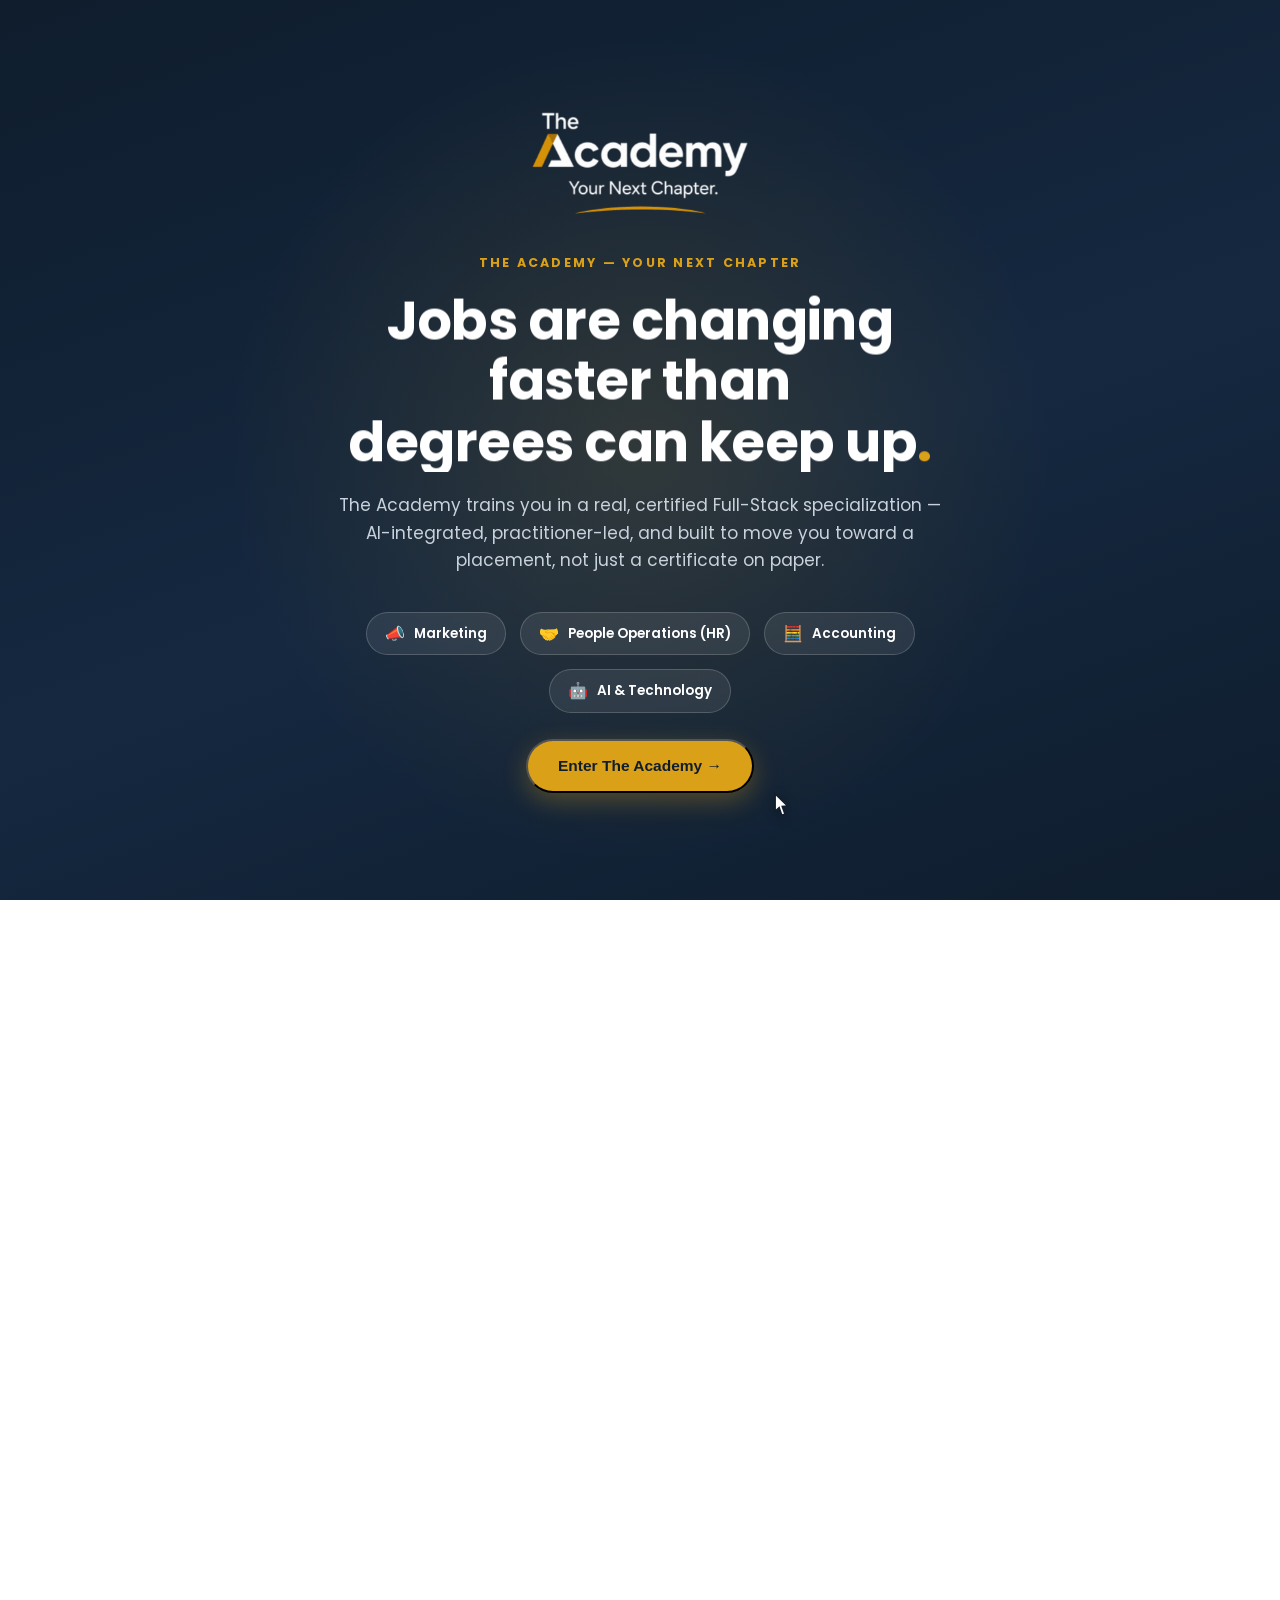
==== frontend/public/index.html @ e98139cc "## Scroll Fix + CSV Export Complete - Fixed slow scroll: removed the Lenis momentum scroll-hijacking" ====
<!DOCTYPE html>
<html lang="en">
<head>
<meta charset="UTF-8">
<meta name="viewport" content="width=device-width, initial-scale=1.0">
<title>The Academy — Your Next Chapter</title>
<link rel="preconnect" href="https://fonts.googleapis.com">
<link href="https://fonts.googleapis.com/css2?family=Poppins:wght@400;500;600;700;800&display=swap" rel="stylesheet">
<style>
  :root{
    --navy:#0F1D2D;
    --gold:#DAA017;
    --slate:#3E5166;
    --neutral:#E9E2D6;
    --white:#FFFFFF;
    --gold-soft: rgba(218,160,23,.14);
  }
  *{box-sizing:border-box;margin:0;padding:0;}
  html{scroll-behavior:auto;}
  body{font-family:'Poppins',sans-serif;color:var(--navy);background:var(--white);line-height:1.6;-webkit-font-smoothing:antialiased;}
  a{color:inherit;text-decoration:none;}
  ul{list-style:none;}
  img{display:block;max-width:100%;}
  .wrap{max-width:1120px;margin:0 auto;padding:0 30px;}
  .wrap-narrow{max-width:820px;margin:0 auto;padding:0 30px;}
  h1,h2,h3,h4{font-weight:700;letter-spacing:-0.01em;}
  .eyebrow{font-size:12.5px;font-weight:700;letter-spacing:.18em;text-transform:uppercase;color:var(--gold);}

/* ---------- Tab navigation ---------- */
  .tabs{display:flex;gap:6px;align-items:center;}
  .tab-btn{
    padding:10px 16px;border-radius:999px;font-size:14.5px;font-weight:600;
    color:var(--slate);cursor:pointer;background:none;border:none;font-family:inherit;
    transition:.2s;
  }
  .tab-btn:hover{background:var(--gold-soft);color:var(--navy);}
  .tab-btn.active{background:var(--navy);color:var(--white);}
  .mobile-toggle{display:none;background:none;border:none;font-size:26px;cursor:pointer;color:var(--navy);}

  @media(max-width:900px){
    .tabs{position:fixed;top:64px;left:0;right:0;background:var(--white);flex-direction:column;
      align-items:stretch;padding:12px 20px;gap:2px;border-bottom:1px solid #eee;
      transform:translateY(-130%);transition:.25s;box-shadow:0 10px 20px rgba(0,0,0,.05);z-index:60;}
    .tabs.open{transform:translateY(0);}
    .tab-btn{text-align:left;border-radius:8px;padding:12px 14px;}
    .apply-btn{margin:8px 0 0;text-align:center;}
    .mobile-toggle{display:block;}
  }

  /* ---------- Page engine ---------- */
  .page{display:none;}
  .page.active{display:block;animation:fadeInPage .4s ease;}
  @keyframes fadeInPage{from{opacity:0;transform:translateY(8px);}to{opacity:1;transform:translateY(0);}}

  /* ---------- Landing Gate ---------- */
  #landingGate{
    position:fixed;inset:0;z-index:1000;
    background:linear-gradient(160deg,var(--navy) 0%,#152840 55%,var(--navy) 100%);
    display:flex;align-items:center;justify-content:center;
    text-align:center;color:var(--white);
    transition:opacity .7s ease, visibility .7s ease;
    overflow:hidden;
  }
  #landingGate:before{
    content:"";position:absolute;left:50%;top:50%;width:900px;height:900px;
    transform:translate(-50%,-50%);
    background:radial-gradient(circle,var(--gold-soft) 0%,transparent 65%);
    animation:pulseGlow 6s ease-in-out infinite;
  }
  @keyframes pulseGlow{0%,100%{opacity:.55;}50%{opacity:1;}}
  #landingGate.gate-hidden{opacity:0;visibility:hidden;pointer-events:none;}
  .gate-inner{position:relative;z-index:2;max-width:660px;padding:24px;}
  .gate-inner img{margin:0 auto 34px;animation:gateFloatIn 1s ease both;}
  .gate-inner .eyebrow{display:block;animation:gateFloatIn 1s ease .1s both;}
  .gate-inner h1{
    font-size:clamp(32px,5.4vw,54px);line-height:1.12;margin:18px 0 20px;
    animation:gateFloatIn 1s ease .22s both;
  }
  .gate-inner h1 .accent{color:var(--gold);}
  .gate-inner p{
    font-size:17px;color:#C9D2DC;margin-bottom:38px;
    animation:gateFloatIn 1s ease .34s both;
  }
  .gate-inner .btn-gold{animation:gateFloatIn 1s ease .46s both;}
  .gate-cta-wrap{position:relative;display:inline-block;animation:gateFloatIn 1s ease .46s both;}
  .gate-cta-wrap .btn-gold{animation:none;position:relative;z-index:2;}
  .gate-cta-wrap:before{
    content:"";position:absolute;inset:0;border-radius:999px;
    box-shadow:0 0 0 0 rgba(218,160,23,.55);
    animation:ctaPulse 2.2s ease-out infinite;
    pointer-events:none;
  }
  @keyframes ctaPulse{
    0%{box-shadow:0 0 0 0 rgba(218,160,23,.55);}
    70%{box-shadow:0 0 0 18px rgba(218,160,23,0);}
    100%{box-shadow:0 0 0 0 rgba(218,160,23,0);}
  }
  .click-cursor{
    position:absolute;right:-46px;bottom:-30px;width:34px;height:34px;
    pointer-events:none;z-index:3;
    animation:cursorClick 1.8s ease-in-out infinite;
    filter:drop-shadow(0 2px 6px rgba(0,0,0,.35));
  }
  @keyframes cursorClick{
    0%{transform:translate(0,0) scale(1);opacity:0;}
    12%{opacity:1;}
    35%{transform:translate(-14px,-10px) scale(1);}
    45%{transform:translate(-14px,-10px) scale(.82);}
    55%{transform:translate(-14px,-10px) scale(1);}
    80%{transform:translate(-14px,-10px) scale(1);opacity:1;}
    100%{transform:translate(0,0) scale(1);opacity:0;}
  }
  @media(max-width:520px){ .click-cursor{right:-30px;bottom:-22px;width:28px;height:28px;} }
  @keyframes gateFloatIn{from{opacity:0;transform:translateY(18px);}to{opacity:1;transform:translateY(0);}}

  /* ---------- Site shell reveal ---------- */
  #siteShell{opacity:0;transform:translateY(14px);transition:opacity .7s ease, transform .7s ease;}
  #siteShell.shell-visible{opacity:1;transform:translateY(0);}

  /* ---- top bar (minimal) ---- */
  .topbar{position:sticky;top:0;z-index:50;background:rgba(255,255,255,.9);backdrop-filter:blur(8px);border-bottom:1px solid #eee;}
  .topbar-inner{max-width:1120px;margin:0 auto;padding:16px 30px;display:flex;align-items:center;justify-content:space-between;}
  .topbar img{height:38px;width:auto;}
  .topbar .apply-btn{background:var(--navy);color:var(--white);padding:11px 22px;border-radius:999px;font-weight:600;font-size:14px;}
  .topbar .apply-btn:hover{background:var(--gold);color:var(--navy);}

  /* ---- reveal ---- */
  .reveal{opacity:0;transform:translateY(26px);transition:opacity .8s cubic-bezier(.2,.7,.3,1), transform .8s cubic-bezier(.2,.7,.3,1);}
  .reveal.in-view{opacity:1;transform:translateY(0);}

  /* ---- hero ---- */
  .hero{background:var(--navy);color:var(--white);padding:100px 0 90px;position:relative;overflow:hidden;}
  .hero:before{content:"";position:absolute;left:60%;top:-200px;width:700px;height:700px;background:radial-gradient(circle,var(--gold-soft) 0%,transparent 68%);}
  .hero-inner{position:relative;z-index:2;max-width:760px;}
  .hero h1{font-size:clamp(36px,5.4vw,58px);line-height:1.12;margin:22px 0 24px;}
  .hero h1 .accent{color:var(--gold);}
  .hero p{font-size:19px;color:#C9D2DC;max-width:560px;margin-bottom:20px;}
  .hero .sub-tagline{font-size:15px;color:#8FA0B3;font-style:italic;margin-bottom:34px;}
  .btn-gold{background:var(--gold);color:var(--navy);padding:16px 30px;border-radius:999px;font-weight:700;font-size:15.5px;display:inline-block;box-shadow:0 8px 24px rgba(218,160,23,.3);}
  .btn-gold:hover{filter:brightness(1.06);}

  /* ---------- Kinetic hero + editorial motion ---------- */
  .line-mask{display:block;overflow:hidden;}
  .line-inner{display:block;transform:translateY(112%);opacity:0;will-change:transform;}
  body.entered .hero .line-inner{animation:lineUp 1.05s cubic-bezier(.16,1,.3,1) forwards;}
  .gate-line{animation:lineUp 1.05s cubic-bezier(.16,1,.3,1) .3s forwards;}
  @keyframes lineUp{to{transform:translateY(0);opacity:1;}}
  .hero-inner{will-change:transform;}
  .hero:before{transform:translateY(var(--py,0px));}
  .marquee-band{background:var(--navy);border-top:1px solid rgba(255,255,255,.08);color:rgba(233,226,214,.5);overflow:hidden;padding:15px 0;}
  .marquee-track{display:flex;width:max-content;animation:marquee 46s linear infinite;}
  .marquee-track span{font-size:12.5px;font-weight:600;letter-spacing:.24em;text-transform:uppercase;white-space:nowrap;}
  .marquee-band:hover .marquee-track{animation-play-state:paused;}
  @keyframes marquee{from{transform:translateX(0);}to{transform:translateX(-33.333%);}}
  .ch-num{color:var(--gold);font-weight:800;margin-right:10px;}
  .btn-gold{transition:transform .25s cubic-bezier(.2,.7,.3,1),box-shadow .25s,filter .25s;}
  .btn-gold:hover{filter:brightness(1.06);transform:translateY(-2px);box-shadow:0 14px 32px rgba(218,160,23,.42);}
  .track-pill{transition:transform .25s cubic-bezier(.2,.7,.3,1);}
  .track-pill:hover{transform:translateY(-3px);}
  .persona-card{transition:transform .3s cubic-bezier(.2,.7,.3,1),box-shadow .3s;}
  .persona-card:hover{transform:translateY(-4px);}
  .wk-modal{display:none;position:fixed;inset:0;z-index:300;background:rgba(15,29,45,.62);backdrop-filter:blur(6px);align-items:center;justify-content:center;padding:20px;}
  .wk-modal.open{display:flex;}
  .wk-card{background:#fff;border-radius:20px;padding:38px;max-width:500px;width:100%;position:relative;animation:fadeIn .4s ease both;max-height:92vh;overflow:auto;}
  .wk-close{position:absolute;top:12px;right:16px;background:none;border:none;font-size:26px;cursor:pointer;color:var(--slate);line-height:1;}
  .wk-card h3{font-size:24px;margin:8px 0 20px;}
  .form-error{display:none;color:#B3261E;font-size:13px;margin-top:12px;}
  .form-error.show{display:block;}
  .submit-btn[disabled]{opacity:.6;cursor:wait;}
  @media (prefers-reduced-motion: reduce){.line-inner{transform:none;opacity:1;}.marquee-track{animation:none;}}

  /* ---- persona selector (signature element) ---- */
  .persona-section{background:var(--neutral);padding:90px 0;}
  .persona-head{max-width:640px;margin-bottom:44px;}
  .persona-head h2{font-size:clamp(26px,3.4vw,36px);margin-top:12px;color:var(--navy);}
  .persona-head p{font-size:16px;color:#5b6672;margin-top:14px;}
  .persona-grid{display:grid;grid-template-columns:repeat(4,1fr);gap:16px;}
  @media(max-width:900px){.persona-grid{grid-template-columns:repeat(2,1fr);}}
  @media(max-width:520px){.persona-grid{grid-template-columns:1fr;}}
  .persona-card{
    background:var(--white);border:2px solid transparent;border-radius:18px;padding:26px 22px;cursor:pointer;
    transition:.25s;text-align:left;
  }
  .persona-card:hover{border-color:var(--gold-soft);}
  .persona-card.selected{border-color:var(--gold);background:var(--navy);color:var(--white);}
  .persona-card .p-icon{font-size:26px;margin-bottom:12px;display:block;}
  .persona-card h4{font-size:15.5px;margin-bottom:6px;}
  .persona-card p{font-size:12.5px;color:#8b95a0;}
  .persona-card.selected p{color:#C9D2DC;}

  .persona-message{
    margin-top:36px;background:var(--white);border-radius:20px;padding:38px 40px;
    box-shadow:0 12px 40px rgba(15,29,45,.06);min-height:120px;
    transition:opacity .35s ease;
  }
  .persona-message .p-eyebrow{font-size:12px;font-weight:700;letter-spacing:.12em;text-transform:uppercase;color:var(--gold);}
  .persona-message h3{font-size:22px;margin:10px 0 10px;color:var(--navy);}
  .persona-message p{font-size:15.5px;color:#3d4753;}

  /* ---- story / editorial sections ---- */
  section.story{padding:100px 0;}
  .story-row{display:grid;grid-template-columns:0.55fr 1fr;gap:70px;align-items:flex-start;margin-bottom:100px;}
  @media(max-width:880px){.story-row{grid-template-columns:1fr;gap:26px;}}
  .story-row:last-child{margin-bottom:0;}
  .story-label{font-size:13px;font-weight:700;letter-spacing:.14em;text-transform:uppercase;color:var(--gold);}
  .story-row h3{font-size:clamp(24px,2.8vw,32px);margin:14px 0 0;line-height:1.2;color:var(--navy);}
  .story-row .body p{font-size:16.5px;color:#3d4753;margin-bottom:16px;}

  .pull-quote{
    font-size:clamp(22px,2.8vw,30px);font-weight:600;color:var(--navy);line-height:1.4;
    border-left:4px solid var(--gold);padding-left:30px;margin:100px 0;max-width:820px;
  }

  /* ---- pillars ---- */
  .pillars-section{background:var(--navy);color:var(--white);padding:100px 0;}
  .pillar-list{display:grid;grid-template-columns:repeat(5,1fr);gap:26px;margin-top:44px;}
  @media(max-width:960px){.pillar-list{grid-template-columns:repeat(2,1fr);}}
  @media(max-width:560px){.pillar-list{grid-template-columns:1fr;}}
  .pillar-item .p-num{font-size:13px;color:var(--gold);font-weight:700;margin-bottom:12px;}
  .pillar-item h4{font-size:15.5px;margin-bottom:8px;}
  .pillar-item p{font-size:13px;color:#8FA0B3;}

  /* ---- programs ---- */
  .programs-section{padding:100px 0;}
  .prog-head{max-width:680px;margin-bottom:50px;}
  .prog-head h2{font-size:clamp(26px,3.4vw,38px);margin-top:12px;}
  .prog-head p{font-size:16.5px;color:#5b6672;margin-top:14px;}

  .flagship-band{
    background:var(--navy);color:var(--white);border-radius:24px;padding:48px;margin-bottom:26px;
    display:grid;grid-template-columns:1.3fr 1fr;gap:40px;align-items:center;
  }
  @media(max-width:820px){.flagship-band{grid-template-columns:1fr;}}
  .flagship-band .fs-badge{display:inline-block;background:var(--gold);color:var(--navy);font-size:11.5px;font-weight:700;letter-spacing:.08em;text-transform:uppercase;padding:6px 14px;border-radius:999px;margin-bottom:16px;}
  .flagship-band h3{font-size:28px;margin-bottom:10px;}
  .flagship-band p{font-size:15px;color:#C9D2DC;}
  .flagship-stats{display:flex;flex-direction:column;gap:16px;}
  .flagship-stats div{border-left:2px solid var(--gold);padding-left:16px;}
  .flagship-stats .n{font-size:22px;font-weight:700;}
  .flagship-stats .l{font-size:12.5px;color:#8FA0B3;}

  .lab-grid{display:grid;grid-template-columns:repeat(4,1fr);gap:18px;}
  @media(max-width:900px){.lab-grid{grid-template-columns:repeat(2,1fr);}}
  @media(max-width:520px){.lab-grid{grid-template-columns:1fr;}}
  .lab-card{border:1.5px solid #eee;border-radius:16px;padding:26px 22px;}
  .lab-card:hover{border-color:var(--gold);}
  .lab-card .l-tag{font-size:11px;font-weight:700;letter-spacing:.1em;text-transform:uppercase;color:var(--slate);margin-bottom:10px;display:block;}
  .lab-card h4{font-size:16px;margin-bottom:8px;}
  .lab-card p{font-size:13px;color:#5b6672;}

  /* ---- built for real life ---- */
  .real-life{background:var(--neutral);padding:100px 0;}
  .real-life-inner{display:grid;grid-template-columns:1fr 1fr;gap:60px;align-items:center;}
  @media(max-width:880px){.real-life-inner{grid-template-columns:1fr;gap:30px;}}
  .real-life h2{font-size:clamp(26px,3.2vw,34px);margin:14px 0 18px;}
  .real-life p{font-size:16px;color:#3d4753;margin-bottom:16px;}
  .real-life-card{background:var(--white);border-radius:20px;padding:36px;}
  .real-life-card .quote-mark{font-size:44px;color:var(--gold);line-height:.4;margin-bottom:14px;display:block;}
  .real-life-card p{font-size:16px;color:var(--navy);font-weight:500;font-style:italic;}
  .real-life-card .who{margin-top:16px;font-size:13px;color:#8b95a0;font-style:normal;}

  /* ---- differentiation ---- */
  .diff-section{padding:100px 0;}
  .diff-grid{display:grid;grid-template-columns:1fr 1fr;gap:20px;margin-top:36px;}
  @media(max-width:820px){.diff-grid{grid-template-columns:1fr;}}
  .diff-card{padding:30px;border-radius:16px;}
  .diff-no{background:#FAF7F2;}
  .diff-yes{background:var(--navy);color:var(--white);}
  .diff-card h4{font-size:14px;text-transform:uppercase;letter-spacing:.08em;margin-bottom:16px;}
  .diff-no h4{color:#a68a4a;}
  .diff-yes h4{color:var(--gold);}
  .diff-card li{font-size:14.5px;margin-bottom:12px;padding-left:20px;position:relative;}
  .diff-no li:before{content:"×";position:absolute;left:0;color:#c9a15e;font-weight:700;}
  .diff-yes li:before{content:"✓";position:absolute;left:0;color:var(--gold);font-weight:700;}

  /* ---- outcomes ---- */
  .outcomes-section{background:var(--white);padding:100px 0;border-top:1px solid #eee;}
  .stat-row{display:grid;grid-template-columns:repeat(4,1fr);gap:24px;margin-top:40px;}
  @media(max-width:820px){.stat-row{grid-template-columns:repeat(2,1fr);}}
  .stat-row .n{font-size:36px;font-weight:800;color:var(--navy);}
  .stat-row .l{font-size:13px;color:#8b95a0;margin-top:4px;}
  .disclaimer{background:var(--gold-soft);border:1px dashed var(--gold);border-radius:14px;padding:18px 22px;font-size:13px;color:#6b4e00;margin-top:44px;}

  /* ---- final CTA ---- */
  .final-cta{background:var(--navy);color:var(--white);padding:110px 0;text-align:center;}
  .final-cta h2{font-size:clamp(28px,4vw,44px);max-width:680px;margin:0 auto 20px;}
  .final-cta p{font-size:16.5px;color:#C9D2DC;max-width:520px;margin:0 auto 36px;}

/* ---- signature curriculum (ported) ---- */
  .section-head{max-width:640px;margin-bottom:44px;}
  .section-head h2{font-size:clamp(28px,3.4vw,40px);margin-top:12px;}
  .section-head p{color:#5b6672;font-size:16.5px;margin-top:14px;}
  .sig-card{background:var(--white);border:1px solid #eee;border-radius:20px;padding:36px 40px;margin-bottom:22px;}
  .sig-head{display:flex;justify-content:space-between;align-items:center;gap:20px;flex-wrap:wrap;}
  .sig-head h3{font-size:24px;}
  .sig-head .sig-sub{font-size:14px;color:#8FA0B3;margin-top:6px;}
  .sig-badge{background:var(--navy);color:var(--gold);font-size:12px;font-weight:700;letter-spacing:.08em;padding:7px 14px;border-radius:999px;text-transform:uppercase;}
  .module-toggle{margin-top:24px;background:var(--gold);color:var(--navy);border:none;padding:12px 22px;border-radius:999px;font-weight:700;font-size:13.5px;cursor:pointer;font-family:inherit;}
  .modules{display:none;margin-top:28px;border-top:1px solid #eee;padding-top:26px;}
  .modules.open{display:block;}
  .module{margin-bottom:22px;padding-left:20px;border-left:3px solid var(--gold-soft);}
  .module h5{font-size:15.5px;margin-bottom:6px;color:var(--navy);}
  .module .obj{font-size:13.5px;color:#5b6672;margin-bottom:6px;}
  .module .tools{font-size:12.5px;color:var(--slate);font-weight:600;}
  .module .tools span{background:var(--neutral);padding:3px 10px;border-radius:999px;margin-right:6px;display:inline-block;margin-top:4px;}
  .level-tag{font-size:11.5px;font-weight:700;letter-spacing:.08em;text-transform:uppercase;color:var(--gold);margin-bottom:16px;display:block;}
  .hook-line{font-size:14.5px;font-style:italic;color:var(--slate);background:var(--neutral);border-radius:10px;padding:12px 16px;margin-bottom:18px;}
  .mkt-spec-nav{display:flex;gap:8px;margin-bottom:20px;flex-wrap:wrap;}
  .mkt-spec-btn{padding:9px 18px;border-radius:999px;border:1.5px solid #ddd;background:none;font-family:inherit;font-weight:600;font-size:13px;color:var(--slate);cursor:pointer;}
  .mkt-spec-btn.active{background:var(--gold);border-color:var(--gold);color:var(--navy);}
  .mkt-spec-panel{display:none;}
  .mkt-spec-panel.active{display:block;animation:fadeInMod .3s ease;}
  @keyframes fadeInMod{from{opacity:0;}to{opacity:1;}}
  .apply-inline{margin-top:26px;display:flex;justify-content:space-between;align-items:center;flex-wrap:wrap;gap:16px;background:var(--neutral);padding:20px 26px;border-radius:14px;}
  .apply-inline p{font-size:14px;color:var(--navy);font-weight:600;}
  .path-grid{display:grid;grid-template-columns:repeat(3,1fr);gap:24px;margin-top:24px;}
  @media(max-width:820px){.path-grid{grid-template-columns:1fr;}}
  .path-card{background:var(--white);border:1px solid #eee;border-radius:18px;padding:28px;text-align:left;}
  .path-card .step{font-size:12px;font-weight:700;color:var(--gold);letter-spacing:.1em;text-transform:uppercase;margin-bottom:10px;}
  .path-card h4{font-size:17px;margin-bottom:8px;}
  .path-card p{font-size:14px;color:#5b6672;}

  footer{background:#08111C;color:#7C8AA0;padding:50px 0 26px;}
  .foot-inner{display:flex;justify-content:space-between;align-items:center;flex-wrap:wrap;gap:16px;}
  footer img{height:30px;}
  .foot-links{display:flex;gap:26px;flex-wrap:wrap;font-size:13.5px;}
  .foot-links a:hover{color:var(--gold);}
  .foot-bottom{border-top:1px solid #1c2836;margin-top:30px;padding-top:20px;font-size:12px;display:flex;justify-content:space-between;flex-wrap:wrap;gap:10px;}

  /* ---------- Apply form ---------- */
  .tight{padding:100px 0;background:var(--white);}
  .apply-wrap{display:grid;grid-template-columns:1fr 1fr;gap:60px;align-items:flex-start;margin-top:40px;}
  @media(max-width:900px){.apply-wrap{grid-template-columns:1fr;gap:36px;}}
  .step-list{margin-top:26px;}
  .step-list li{display:flex;gap:16px;margin-bottom:26px;}
  .step-num{
    width:34px;height:34px;border-radius:50%;background:var(--navy);color:var(--gold);
    display:flex;align-items:center;justify-content:center;font-weight:700;font-size:14px;flex-shrink:0;
  }
  .step-list h4{font-size:15.5px;margin-bottom:4px;}
  .step-list p{font-size:13.5px;color:#5b6672;}
  form.apply-form{background:var(--white);border:1px solid #eee;border-radius:20px;padding:36px;text-align:left;}
  .apply-form .field{margin-bottom:18px;}
  .apply-form .field label{display:block;font-size:13px;font-weight:600;margin-bottom:6px;color:var(--navy);}
  .apply-form .field input, .apply-form .field select{
    width:100%;padding:12px 14px;border-radius:10px;border:1.5px solid #ddd;font-family:inherit;font-size:14.5px;
    background:var(--white);box-sizing:border-box;
  }
  .apply-form .field input:focus, .apply-form .field select:focus{outline:none;border-color:var(--gold);}
  .apply-form .field-row{display:grid;grid-template-columns:1fr 1fr;gap:14px;}
  @media(max-width:520px){.apply-form .field-row{grid-template-columns:1fr;}}
  .submit-btn{
    width:100%;background:var(--gold);color:var(--navy);border:none;padding:15px;border-radius:999px;
    font-weight:700;font-size:15px;cursor:pointer;font-family:inherit;margin-top:6px;
  }
  .submit-btn:hover{filter:brightness(1.05);}
  .form-note{font-size:12px;color:#8FA0B3;margin-top:14px;text-align:center;}
  .success-msg{display:none;text-align:center;padding:40px 20px;background:var(--white);border:1px solid #eee;border-radius:20px;}
  .success-msg.show{display:block;}
  .success-msg h4{font-size:20px;margin-bottom:8px;}
  .success-msg p{font-size:14px;color:#5b6672;}

  /* ---------- Track pills ---------- */
  .track-pills{display:flex;gap:14px;flex-wrap:wrap;justify-content:center;margin:26px 0;}
  .track-pill{
    display:flex;align-items:center;gap:9px;padding:10px 18px;border-radius:999px;
    font-size:13.5px;font-weight:600;
  }
  .track-pill .t-icon{font-size:16px;line-height:1;}
  #landingGate .track-pill{background:rgba(255,255,255,.08);border:1px solid rgba(255,255,255,.18);color:var(--white);animation:gateFloatIn 1s ease .4s both;}
  .hero .track-pills{justify-content:flex-start;}
  .hero .track-pill{background:var(--neutral);color:var(--navy);border:1px solid #eee;}

  /* ---------- Bootcamp topics ---------- */
  .boot-section{margin-top:70px;}
  .boot-grid{display:grid;grid-template-columns:1fr 1fr;gap:24px;margin-top:24px;}
  @media(max-width:820px){.boot-grid{grid-template-columns:1fr;}}
  .boot-card{background:var(--white);border:1px solid #eee;border-radius:20px;padding:32px;}
  .boot-card .boot-tag{display:inline-block;background:var(--neutral);color:var(--navy);font-size:11px;font-weight:700;letter-spacing:.06em;text-transform:uppercase;padding:6px 14px;border-radius:999px;margin-bottom:14px;}
  .boot-card h4{font-size:19px;margin-bottom:6px;}
  .boot-card .boot-trainer{font-size:13.5px;color:var(--gold);font-weight:700;margin-bottom:14px;}
  .boot-card ul{margin:14px 0;padding-left:0;list-style:none;}
  .boot-card ul li{font-size:14px;color:#5b6672;margin-bottom:8px;padding-left:20px;position:relative;}
  .boot-card ul li:before{content:"→";position:absolute;left:0;color:var(--gold);font-weight:700;}
  .boot-meta{display:flex;gap:16px;flex-wrap:wrap;font-size:12.5px;color:var(--slate);margin-top:16px;padding-top:16px;border-top:1px solid #eee;}
  .boot-meta b{color:var(--navy);}
</style>
</head>
<body>

<div id="landingGate">
  <div class="gate-inner">
    <img src="[data-uri]" alt="The Academy" style="height:112px;width:auto;">
    <span class="eyebrow">The Academy &mdash; Your Next Chapter</span>
    <h1><span class="line-mask"><span class="line-inner gate-line">Jobs are changing faster than</span></span><span class="line-mask"><span class="line-inner gate-line" style="animation-delay:.38s">degrees can keep up<span class="accent">.</span></span></span></h1>
    <p>The Academy trains you in a real, certified Full-Stack specialization &mdash; AI-integrated, practitioner-led, and built to move you toward a placement, not just a certificate on paper.</p>
    <div class="track-pills">
      <span class="track-pill"><span class="t-icon">📣</span> Marketing</span>
      <span class="track-pill"><span class="t-icon">🤝</span> People Operations (HR)</span>
      <span class="track-pill"><span class="t-icon">🧮</span> Accounting</span>
      <span class="track-pill"><span class="t-icon">🤖</span> AI &amp; Technology</span>
    </div>
    <span class="gate-cta-wrap">
      <button class="btn-gold" id="enterSiteBtn" data-testid="enter-site-button">Enter The Academy &rarr;</button>
      <svg class="click-cursor" viewBox="0 0 24 24" fill="none" xmlns="http://www.w3.org/2000/svg" aria-hidden="true">
        <path d="M6.5 3.5 6.5 15.5 9.3 13 11.2 18.5 13.3 17.7 11.4 12.2 15 11.9 6.5 3.5Z" fill="#FFFFFF" stroke="#0F1D2D" stroke-width="1"/>
      </svg>
    </span>
  </div>
</div>

<div id="siteShell">
<div class="topbar">
  <div class="topbar-inner">
    <div id="navLogo" style="cursor:pointer;display:flex;align-items:center;" title="Back to landing page">
      <img id="topbarLogo" src="[data-uri]" alt="The Academy">
    </div>
    <div class="tabs" id="tabs">
      <button class="tab-btn active" data-page="home" data-testid="nav-tab-home">Home</button>
      <button class="tab-btn" data-page="story" data-testid="nav-tab-story">Why The Academy</button>
      <button class="tab-btn" data-page="programs" data-testid="nav-tab-programs">Programs</button>
      <button class="tab-btn" data-page="outcomes" data-testid="nav-tab-outcomes">Outcomes</button>
      <button class="tab-btn" id="backToLandingLink" style="color:var(--gold);">&larr; Landing</button>
      <a href="#" class="apply-btn" data-page="apply" data-testid="nav-apply-button">Apply Now</a>
    </div>
    <button class="mobile-toggle" id="mobileToggle" data-testid="mobile-menu-button">&#9776;</button>
  </div>
</div>

<!-- ================= HERO ================= -->
<main id="home" class="page active">

<section class="hero">
  <div class="wrap hero-inner">
    <span class="eyebrow">Founding Cohort Now Open</span>
    <h1 class="kinetic"><span class="line-mask"><span class="line-inner">Every chapter starts somewhere.</span></span><span class="line-mask"><span class="line-inner" style="animation-delay:.16s">We built a place for <span class="accent">yours</span>.</span></span></h1>
    <p>The Academy trains people from every walk of life — whether you're finding your path, falling behind, restarting, or building something of your own — with practitioner-led, AI-integrated business skills. Backed by POBL. Built for how your life actually works.</p>
    <p class="sub-tagline">"Not a course. Not a degree. Your MicroMBA — the business education that actually keeps up."</p>
    <div class="track-pills">
      <span class="track-pill"><span class="t-icon">📣</span> Marketing</span>
      <span class="track-pill"><span class="t-icon">🤝</span> People Operations (HR)</span>
      <span class="track-pill"><span class="t-icon">🧮</span> Accounting</span>
      <span class="track-pill"><span class="t-icon">🤖</span> AI &amp; Technology</span>
    </div>
    <a href="#persona" class="btn-gold">Find Your Chapter →</a>
  </div>
</section>

<!-- ================= EDITORIAL MARQUEE ================= -->
<div class="marquee-band" aria-hidden="true">
  <div class="marquee-track">
    <span>Your Next Chapter&ensp;&middot;&ensp;Full-Stack Marketing&ensp;&middot;&ensp;People Operations&ensp;&middot;&ensp;Accounting&ensp;&middot;&ensp;AI &amp; Technology&ensp;&middot;&ensp;Founding Cohort Now Open&ensp;&middot;&ensp;</span>
    <span>Your Next Chapter&ensp;&middot;&ensp;Full-Stack Marketing&ensp;&middot;&ensp;People Operations&ensp;&middot;&ensp;Accounting&ensp;&middot;&ensp;AI &amp; Technology&ensp;&middot;&ensp;Founding Cohort Now Open&ensp;&middot;&ensp;</span>
    <span>Your Next Chapter&ensp;&middot;&ensp;Full-Stack Marketing&ensp;&middot;&ensp;People Operations&ensp;&middot;&ensp;Accounting&ensp;&middot;&ensp;AI &amp; Technology&ensp;&middot;&ensp;Founding Cohort Now Open&ensp;&middot;&ensp;</span>
  </div>
</div>

<!-- ================= PERSONA SELECTOR (SIGNATURE) ================= -->
<section class="persona-section" id="persona">
  <div class="wrap">
    <div class="persona-head reveal">
      <span class="eyebrow"><span class="ch-num">01</span>Where Are You Starting From?</span>
      <h2>One Academy. Four doors in.</h2>
      <p>Tap where you are today — the story, the format, and the support look a little different for each.</p>
    </div>

    <div class="persona-grid">
      <div class="persona-card selected" data-persona="student">
        <span class="p-icon">🎓</span>
        <h4>Student, exploring</h4>
        <p>Still in college, finding your strengths</p>
      </div>
      <div class="persona-card" data-persona="professional">
        <span class="p-icon">💼</span>
        <h4>Feeling outdated</h4>
        <p>Working, but the industry's moved faster than you</p>
      </div>
      <div class="persona-card" data-persona="restarter">
        <span class="p-icon">↻</span>
        <h4>Restarting</h4>
        <p>Coming back after a break, ready for what's next</p>
      </div>
      <div class="persona-card" data-persona="founder">
        <span class="p-icon">🚀</span>
        <h4>Building my own</h4>
        <p>A founder who needs real business fluency</p>
      </div>
    </div>

    <div class="persona-message reveal" id="personaMessage">
      <div class="p-eyebrow">For students, exploring</div>
      <h3>Get campus-to-corporate ready — before you graduate.</h3>
      <p>Explore real business functions, build a portfolio, and walk out placement-ready faster than your batchmates — with AI fluency most institutes still aren't teaching.</p>
    </div>
  </div>
</section>

<!-- ================= STORY ================= -->
</main>

<main id="story" class="page">

<section class="story">
  <div class="wrap">

    <div class="story-row reveal">
      <div>
        <span class="story-label">Why This Name</span>
      </div>
      <div class="body">
        <h3>We named ourselves after what happens next — not what we teach.</h3>
        <p>Most institutes name themselves after a subject. We named ourselves after a moment: the one where you decide to move — toward a first job, a sharper skill set, or a company of your own. "The Academy" is deliberately simple. "Your Next Chapter" is the promise underneath it.</p>
      </div>
    </div>

    <div class="story-row reveal">
      <div>
        <span class="story-label">Who We Are</span>
      </div>
      <div class="body">
        <h3>Built and backed by POBL — a real ecosystem, not a classroom in isolation.</h3>
        <p>POBL has spent years connecting Indian founders with the right mentors, professionals, and capital at every stage of their business. The Academy is the education layer of that same ecosystem — which means you're not just enrolled in a program, you have a line into a working network of operators and hiring partners.</p>
      </div>
    </div>

    <div class="story-row reveal">
      <div>
        <span class="story-label">Why We're Building This</span>
      </div>
      <div class="body">
        <h3>Skills go stale in months now. Most training still teaches years-old playbooks.</h3>
        <p>AI has rewritten how marketing, HR, and finance work in the last eighteen months alone — but many women are also navigating a second, quieter barrier: the practical logistics of actually showing up, whether that's a career break, a lack of industry exposure, or simply no ecosystem beyond family to lean on. We built The Academy to answer both at once — real, current business skills, and a place designed to make attending genuinely possible.</p>
      </div>
    </div>

  </div>

  <div class="wrap">
    <p class="pull-quote reveal">"This isn't a support program. It's a serious business education — that happens to understand what your life actually looks like."</p>
  </div>
</section>

<!-- ================= PILLARS ================= -->
<section class="pillars-section">
  <div class="wrap">
    <span class="eyebrow"><span class="ch-num">01</span>What We Stand For</span>
    <h2 style="font-size:clamp(26px,3.4vw,36px);margin-top:14px;max-width:640px;">Five commitments, every single cohort.</h2>
    <div class="pillar-list">
      <div class="pillar-item reveal"><div class="p-num">01</div><h4>Practitioner-led</h4><p>Taught by people who've built the thing, not just explained it.</p></div>
      <div class="pillar-item reveal"><div class="p-num">02</div><h4>Applied, not theoretical</h4><p>Every program ends in a real deliverable, not just a certificate.</p></div>
      <div class="pillar-item reveal"><div class="p-num">03</div><h4>Built for real life</h4><p>Flexible formats and a campus designed around how your life actually runs.</p></div>
      <div class="pillar-item reveal"><div class="p-num">04</div><h4>One brand, every stage</h4><p>Student, professional, restarter, founder — one standard, four doors in.</p></div>
      <div class="pillar-item reveal"><div class="p-num">05</div><h4>Confidence and competence</h4><p>We build both, together — not one at the expense of the other.</p></div>
    </div>
  </div>
</section>

<!-- ================= PROGRAMS ================= -->
</main>

<main id="programs" class="page">

<section class="programs-section">
  <div class="wrap">
    <div class="prog-head reveal">
      <span class="eyebrow">Programs</span>
      <h2>Business fundamentals. One deep specialization.</h2>
      <p>Every Full-Stack program sits on the same Applied Business Core — so your next skill always builds on what you already earned here.</p>
    </div>


        <div class="section-head">
          <span class="eyebrow"><span class="ch-num">01</span>Flagship Credential</span>
          <h2 style="font-size:28px;">The Full-Stack Track</h2>
          <p>Foundation: 30 hours, spread across 3 months — plus skill workshops you can drop into whenever they run. Then one deep AI-powered specialization. Every program ends in a live project, a portfolio, and direct access to our internship and placement pipeline.</p>
        </div>

        <!-- FULL STACK MARKETER -->
        <div class="sig-card">
          <div class="sig-head">
            <div>
              <h3>The Full-Stack Marketer</h3>
              <div class="sig-sub">Foundation (30 hrs · 3 months) + one AI-powered specialization — Social, Search, or SEO + GMB</div>
            </div>
            <span class="sig-badge">Flagship</span>
          </div>
          <button class="module-toggle" onclick="toggleModules('mkt')">View modules & curriculum ↓</button>
          <div class="modules" id="mkt">

            <div class="level-tag">Level 1 — Foundation</div>
            <div class="module">
              <h5>Module 1 — Business & AI Foundations</h5>
              <div class="obj">Objective: Understand how a business runs and how AI tools now sit inside every function.</div>
              <div class="tools"><span>ChatGPT</span><span>Notion AI</span><span>P&L basics</span></div>
            </div>
            <div class="module">
              <h5>Module 2 — Digital Marketing Core</h5>
              <div class="obj">Objective: Understand every channel, the buyer journey, and how they connect before specializing in one.</div>
              <div class="tools"><span>Meta &amp; Google overview</span><span>Funnel mapping</span></div>
            </div>
            <div class="module">
              <h5>Module 3 — Brand, Content & AI Tools Across Every Channel</h5>
              <div class="obj">Objective: Build positioning and content systems, and get fluent with the AI tools used across all three specializations.</div>
              <div class="tools"><span>Canva AI</span><span>CapCut</span><span>ChatGPT</span></div>
            </div>
            <div class="module">
              <h5>Module 4 — Foundation Capstone: Marketing Plan</h5>
              <div class="obj">Objective: Build a full marketing plan for a real or simulated business before choosing your specialization.</div>
              <div class="tools"><span>Portfolio build</span></div>
            </div>

            <p class="hook-line">Not sure where to start? This is the part that makes digital marketing make sense — no jargon, no experience needed.</p>
            <div class="level-tag" style="margin-top:30px;">Level 2 — Choose Your Specialization</div>
            <div class="mkt-spec-nav">
              <button class="mkt-spec-btn active" onclick="toggleSpec('social')" type="button">Social Media Marketing</button>
              <button class="mkt-spec-btn" onclick="toggleSpec('search')" type="button">Search Engine Marketing</button>
              <button class="mkt-spec-btn" onclick="toggleSpec('seo')" type="button">SEO + GMB</button>
            </div>

            <p class="hook-line">Every specialization also covers strategy, automation, and budgeting — including how to use AI tools well within each. Covered once here, applied across every track.</p>

            <div class="mkt-spec-panel active" id="spec-social">
              <p class="hook-line">Want to build a brand, a business, or your own name online? This teaches you exactly how — including how to use AI content tools without getting flagged by Meta.</p>
              <div class="module">
                <h5>Platform Strategy & Content Creation</h5>
                <div class="obj">Objective: Build a content system for Instagram, Facebook, and LinkedIn — and learn to use AI content tools in a way that doesn't get flagged by Meta.</div>
                <div class="tools"><span>Canva</span><span>CapCut</span><span>Google AI Studio & more</span></div>
              </div>
              <div class="module">
                <h5>Community Growth & Automation</h5>
                <div class="obj">Objective: Grow and manage an audience using automated scheduling, captions, and DM handling.</div>
                <div class="tools"><span>Meta Business Suite</span><span>WhatsApp Business</span><span>ManyChat & more</span></div>
              </div>
              <div class="module">
                <h5>Paid Social & Ad Optimization</h5>
                <div class="obj">Objective: Plan, launch, and optimize paid social campaigns with smart targeting and creative testing.</div>
                <div class="tools"><span>Meta Ads</span><span>Meta Advantage+</span></div>
              </div>
              <div class="module">
                <h5>Capstone: Full Social Media Campaign</h5>
                <div class="obj">Objective: Present a complete organic + paid social campaign with real results to an industry panel.</div>
                <div class="tools"><span>Portfolio build</span><span>Interview prep</span></div>
              </div>
            </div>

            <div class="mkt-spec-panel" id="spec-search">
              <p class="hook-line">Learn how to get customers to find you on Google — one of the most in-demand, best-paid skills in marketing.</p>
              <div class="module">
                <h5>Google Ads Fundamentals & Bidding</h5>
                <div class="obj">Objective: Set up and structure search campaigns using smart bidding strategies.</div>
                <div class="tools"><span>Google Ads</span><span>Smart Bidding</span></div>
              </div>
              <div class="module">
                <h5>Campaign Structure & Ad Copywriting</h5>
                <div class="obj">Objective: Build keyword-mapped campaigns and write high-converting ad copy.</div>
                <div class="tools"><span>ChatGPT</span><span>Google Ads Editor</span></div>
              </div>
              <div class="module">
                <h5>Analytics & Optimization</h5>
                <div class="obj">Objective: Read performance data and use dashboards to continuously optimize spend and ROAS.</div>
                <div class="tools"><span>GA4</span><span>Looker Studio</span></div>
              </div>
              <div class="module">
                <h5>Capstone: Live PPC Campaign</h5>
                <div class="obj">Objective: Present a complete search campaign with budget, results, and ROAS to an industry panel.</div>
                <div class="tools"><span>Portfolio build</span><span>Interview prep</span></div>
              </div>
            </div>

            <div class="mkt-spec-panel" id="spec-seo">
              <p class="hook-line">Want your business to show up first when someone nearby searches for what you do? This is how.</p>
              <div class="module">
                <h5>Technical & On-Page SEO</h5>
                <div class="obj">Objective: Audit and optimize a website's technical and on-page SEO for search visibility.</div>
                <div class="tools"><span>Search Console</span><span>Content tools</span></div>
              </div>
              <div class="module">
                <h5>Local SEO & Google Business Profile</h5>
                <div class="obj">Objective: Build and optimize a Google Business Profile to rank in local search and maps.</div>
                <div class="tools"><span>Google Business Profile</span><span>BrightLocal</span></div>
              </div>
              <div class="module">
                <h5>Content & Link Building</h5>
                <div class="obj">Objective: Plan a content and backlink strategy that builds authority and rankings.</div>
                <div class="tools"><span>ChatGPT</span><span>Surfer SEO</span></div>
              </div>
              <div class="module">
                <h5>Capstone: Full SEO Audit & GMB Optimization</h5>
                <div class="obj">Objective: Present a complete SEO audit and local optimization plan to an industry panel.</div>
                <div class="tools"><span>Portfolio build</span><span>Interview prep</span></div>
              </div>
            </div>

          </div>
        </div>

        <!-- FULL STACK HR -->
        <div class="sig-card">
          <div class="sig-head">
            <div>
              <h3>The Full-Stack HR Professional</h3>
              <div class="sig-sub">Foundation (30 hrs · 3 months) + one advanced certification — Hiring & Onboarding, Performance & Culture, Compliance & Payroll, or People Analytics</div>
            </div>
            <span class="sig-badge">Signature</span>
          </div>
          <button class="module-toggle" onclick="toggleModules('hr')">View modules & curriculum ↓</button>
          <div class="modules" id="hr">

            <div class="level-tag">Level 1 — Foundation</div>
            <div class="module">
              <h5>Module 1 — Business & People Foundations</h5>
              <div class="obj">Objective: Understand how people strategy ties directly to business outcomes — including how roles are structured, KPIs are set, and KRAs are designed.</div>
              <div class="tools"><span>Org design basics</span><span>Roles & KPIs</span><span>KRA design</span><span>ChatGPT</span></div>
            </div>

            <p class="hook-line">New to HR, or moving in from another function? This is the part that makes people operations make sense — how roles, targets, and expectations actually get set.</p>
            <div class="level-tag" style="margin-top:30px;">Level 2 — Choose Your Advanced Certification</div>
            <div class="mkt-spec-nav">
              <button class="mkt-spec-btn active" onclick="toggleSpec('hiring', this)" type="button">Hiring & Onboarding</button>
              <button class="mkt-spec-btn" onclick="toggleSpec('perf', this)" type="button">Performance & Culture</button>
              <button class="mkt-spec-btn" onclick="toggleSpec('comp', this)" type="button">Compliance & Payroll</button>
              <button class="mkt-spec-btn" onclick="toggleSpec('peopleanalytics', this)" type="button">People Analytics</button>
            </div>

            <div class="mkt-spec-panel active" id="spec-hiring">
              <p class="hook-line">Own the full hiring pipeline — from job description to Day 1.</p>
              <div class="module">
                <h5>Sourcing & Screening</h5>
                <div class="obj">Objective: Source, screen, and shortlist candidates against structured criteria.</div>
                <div class="tools"><span>ATS tools</span><span>Sourcing platforms</span></div>
              </div>
              <div class="module">
                <h5>Interview Design & Onboarding</h5>
                <div class="obj">Objective: Design structured interviews and run a smooth Day 1 onboarding experience.</div>
                <div class="tools"><span>Interview scorecards</span><span>Onboarding checklists</span></div>
              </div>
            </div>

            <div class="mkt-spec-panel" id="spec-perf">
              <p class="hook-line">Build the systems that turn "everyone's busy" into "everyone knows what winning looks like."</p>
              <div class="module">
                <h5>Performance Review Frameworks</h5>
                <div class="obj">Objective: Build OKR/KPI-based performance review systems tied to real business goals.</div>
                <div class="tools"><span>OKRs</span><span>Review templates</span></div>
              </div>
              <div class="module">
                <h5>Culture & Engagement</h5>
                <div class="obj">Objective: Design engagement surveys and culture-building initiatives that actually get used.</div>
                <div class="tools"><span>Survey tools</span><span>Engagement calendars</span></div>
              </div>
            </div>

            <div class="mkt-spec-panel" id="spec-comp">
              <p class="hook-line">The part every HR role needs and most courses skip — compliance and payroll, done right.</p>
              <div class="module">
                <h5>Statutory Compliance & POSH</h5>
                <div class="obj">Objective: Navigate statutory compliance and POSH requirements with confidence.</div>
                <div class="tools"><span>Compliance checklists</span><span>POSH framework</span></div>
              </div>
              <div class="module">
                <h5>Payroll Management</h5>
                <div class="obj">Objective: Run payroll processing, reconciliation, and salary structuring end-to-end.</div>
                <div class="tools"><span>Payroll software</span><span>Salary structuring</span></div>
              </div>
            </div>

            <div class="mkt-spec-panel" id="spec-peopleanalytics">
              <p class="hook-line">Move from gut-feel HR decisions to data-backed ones — the skill that gets HR a seat at the table.</p>
              <div class="module">
                <h5>HR Dashboards & Metrics</h5>
                <div class="obj">Objective: Build dashboards that track hiring, retention, and engagement metrics.</div>
                <div class="tools"><span>HR dashboards</span><span>Excel / Power BI</span></div>
              </div>
              <div class="module">
                <h5>Attrition & Predictive People Analytics</h5>
                <div class="obj">Objective: Use data and AI copilots to predict attrition and inform retention strategy.</div>
                <div class="tools"><span>Attrition modelling</span><span>AI copilots</span></div>
              </div>
            </div>

            <div class="module" style="margin-top:12px;">
              <h5>Capstone — Build an HR Playbook</h5>
              <div class="obj">Objective: Present a complete HR system for a real or simulated company, built around your chosen certification.</div>
              <div class="tools"><span>Portfolio build</span><span>Interview prep</span></div>
            </div>

          </div>
        </div>

        <!-- FULL STACK ACCOUNTANT -->
        <div class="sig-card">
          <div class="sig-head">
            <div>
              <h3>The Full-Stack Accountant</h3>
              <div class="sig-sub">Foundation (30 hrs · 3 months) + Advanced Certification — Tally, Financial Analysis, Bookkeeping & Compliance</div>
            </div>
            <span class="sig-badge">Signature</span>
          </div>
          <button class="module-toggle" onclick="toggleModules('acc')">View modules & curriculum ↓</button>
          <div class="modules" id="acc">

            <div class="level-tag">Level 1 — Foundation</div>
            <div class="module">
              <h5>Module 1 — Business & Finance Foundations</h5>
              <div class="obj">Objective: Read and build a P&L, balance sheet, and cash flow statement.</div>
              <div class="tools"><span>Excel</span><span>Tally</span></div>
            </div>

            <p class="hook-line">Numbers-shy? This is the module that removes the fear — plain-English finance, no jargon.</p>
            <div class="level-tag" style="margin-top:30px;">Level 2 — Advanced Certification: Tally, Financial Analysis, Bookkeeping & Compliance</div>
            <div class="module">
              <h5>Bookkeeping & Compliance</h5>
              <div class="obj">Objective: Manage GST, TDS, and day-to-day books accurately and independently in Tally and Zoho Books.</div>
              <div class="tools"><span>Tally</span><span>Zoho Books</span><span>GST portal</span></div>
            </div>
            <div class="module">
              <h5>Financial Planning & Budgeting</h5>
              <div class="obj">Objective: Build budgets and cash flow forecasts for a real business.</div>
              <div class="tools"><span>Excel modelling</span><span>Forecasting tools</span></div>
            </div>
            <div class="module">
              <h5>AI-Assisted Financial Analysis</h5>
              <div class="obj">Objective: Use AI copilots to analyze Tally and Zoho Books statements and flag anomalies faster.</div>
              <div class="tools"><span>Tally</span><span>Zoho Books</span><span>AI spreadsheet copilots</span></div>
            </div>
            <div class="module">
              <h5>Capstone — Full Financial Audit</h5>
              <div class="obj">Objective: Present a full financial health review, built from Tally and Zoho Books records, for a real or simulated business.</div>
              <div class="tools"><span>Portfolio build</span><span>Interview prep</span></div>
            </div>

          </div>
        </div>

        <!-- FULL STACK AI & TECHNOLOGY -->
        <div class="sig-card">
          <div class="sig-head">
            <div>
              <h3>The Full-Stack AI & Technology Professional</h3>
              <div class="sig-sub">Foundation (30 hrs · 3 months) + one AI-powered specialization — Data Analytics, Data Science, AI & Machine Learning, or Generative AI & LLM Engineering</div>
            </div>
            <span class="sig-badge">Signature</span>
          </div>
          <button class="module-toggle" onclick="toggleModules('tech')">View modules & curriculum ↓</button>
          <div class="modules" id="tech">

            <div class="level-tag">Level 1 — Foundation</div>
            <div class="module">
              <h5>Module 1 — Business & AI Foundations</h5>
              <div class="obj">Objective: Understand how data and AI now sit inside every business function, before going deep in one.</div>
              <div class="tools"><span>ChatGPT</span><span>Business context</span></div>
            </div>
            <div class="module">
              <h5>Module 2 — Data & Analytics Core</h5>
              <div class="obj">Objective: Get fluent in the spreadsheets, queries, and dashboards every data role runs on.</div>
              <div class="tools"><span>Excel</span><span>SQL</span><span>Power BI / Tableau overview</span></div>
            </div>
            <div class="module">
              <h5>Module 3 — Programming & AI Tools Foundations</h5>
              <div class="obj">Objective: Learn Python basics and the core AI/ML concepts used across every specialization.</div>
              <div class="tools"><span>Python</span><span>Prompt engineering</span></div>
            </div>
            <div class="module">
              <h5>Module 4 — Foundation Capstone: Data & AI Project</h5>
              <div class="obj">Objective: Build a small end-to-end data project before choosing your specialization.</div>
              <div class="tools"><span>Portfolio build</span></div>
            </div>

            <p class="hook-line">New to tech? This is the part that makes data and AI make sense — no coding background needed to start.</p>
            <div class="level-tag" style="margin-top:30px;">Level 2 — Choose Your Specialization</div>
            <div class="mkt-spec-nav">
              <button class="mkt-spec-btn active" onclick="toggleSpec('dataanalytics', this)" type="button">Data Analytics</button>
              <button class="mkt-spec-btn" onclick="toggleSpec('datascience', this)" type="button">Data Science</button>
              <button class="mkt-spec-btn" onclick="toggleSpec('aiml', this)" type="button">AI & Machine Learning</button>
              <button class="mkt-spec-btn" onclick="toggleSpec('genai', this)" type="button">Generative AI & LLM Engineering</button>
            </div>

            <p class="hook-line">Every specialization also covers real-time projects and placement preparation — covered once here, applied across every track.</p>

            <div class="mkt-spec-panel active" id="spec-dataanalytics">
              <p class="hook-line">Turn raw numbers into decisions businesses actually use — one of the fastest entry points into a data career.</p>
              <div class="module">
                <h5>Advanced Excel, SQL & Dashboards</h5>
                <div class="obj">Objective: Query, clean, and structure data at a professional standard.</div>
                <div class="tools"><span>Advanced Excel</span><span>SQL for Analytics</span></div>
              </div>
              <div class="module">
                <h5>Business & Predictive Analytics</h5>
                <div class="obj">Objective: Apply Python and statistics to spot trends and predict outcomes.</div>
                <div class="tools"><span>Python</span><span>Statistics</span></div>
              </div>
              <div class="module">
                <h5>Visualization & Reporting</h5>
                <div class="obj">Objective: Build dashboards and reports business teams actually use to decide.</div>
                <div class="tools"><span>Power BI</span><span>Tableau</span></div>
              </div>
              <div class="module">
                <h5>Capstone: Real-Time Analytics Project</h5>
                <div class="obj">Objective: Present a complete analytics project with real business recommendations to an industry panel.</div>
                <div class="tools"><span>Portfolio build</span><span>Placement prep</span></div>
              </div>
            </div>

            <div class="mkt-spec-panel" id="spec-datascience">
              <p class="hook-line">Go from reading data to building the models that explain it.</p>
              <div class="module">
                <h5>Programming & Data Foundations</h5>
                <div class="obj">Objective: Get fluent in Python, SQL, and the math and statistics data science runs on.</div>
                <div class="tools"><span>Python</span><span>NumPy</span><span>Pandas</span></div>
              </div>
              <div class="module">
                <h5>Exploratory Data Analysis & Visualization</h5>
                <div class="obj">Objective: Explore, clean, and visualize messy real-world datasets before modelling.</div>
                <div class="tools"><span>EDA</span><span>Data visualization</span></div>
              </div>
              <div class="module">
                <h5>Machine Learning & Deep Learning</h5>
                <div class="obj">Objective: Build and evaluate ML and deep learning models on real problems.</div>
                <div class="tools"><span>Machine Learning</span><span>Deep Learning</span></div>
              </div>
              <div class="module">
                <h5>Capstone: End-to-End Data Science Project</h5>
                <div class="obj">Objective: Present a complete data science project — from raw data to model to insight — to an industry panel.</div>
                <div class="tools"><span>Portfolio build</span><span>Placement prep</span></div>
              </div>
            </div>

            <div class="mkt-spec-panel" id="spec-aiml">
              <p class="hook-line">Build and deploy the models companies are hiring for right now.</p>
              <div class="module">
                <h5>ML & Deep Learning Foundations</h5>
                <div class="obj">Objective: Apply statistics, probability, and Python to build machine learning and deep learning models.</div>
                <div class="tools"><span>Python for AI</span><span>Statistics & Probability</span></div>
              </div>
              <div class="module">
                <h5>Specialized AI: NLP & Computer Vision</h5>
                <div class="obj">Objective: Build models that understand language and images.</div>
                <div class="tools"><span>NLP</span><span>Computer Vision</span></div>
              </div>
              <div class="module">
                <h5>Deployment & MLOps</h5>
                <div class="obj">Objective: Take a model from notebook to production using industry-standard frameworks.</div>
                <div class="tools"><span>TensorFlow</span><span>PyTorch</span><span>MLOps</span></div>
              </div>
              <div class="module">
                <h5>Capstone: Industry AI Project</h5>
                <div class="obj">Objective: Present a deployed AI project to an industry panel.</div>
                <div class="tools"><span>Portfolio build</span><span>Interview prep</span></div>
              </div>
            </div>

            <div class="mkt-spec-panel" id="spec-genai">
              <p class="hook-line">The newest, highest-demand skill in tech — build with LLMs and AI agents, not just use them.</p>
              <div class="module">
                <h5>Prompt Engineering & LLM Foundations</h5>
                <div class="obj">Objective: Understand how LLMs work and engineer prompts that reliably get results.</div>
                <div class="tools"><span>Prompt engineering</span><span>OpenAI APIs</span></div>
              </div>
              <div class="module">
                <h5>RAG & Vector Databases</h5>
                <div class="obj">Objective: Build retrieval-augmented systems that ground LLMs in real business data.</div>
                <div class="tools"><span>LangChain</span><span>RAG</span><span>Vector databases</span></div>
              </div>
              <div class="module">
                <h5>AI Agents & Enterprise Applications</h5>
                <div class="obj">Objective: Build multi-step AI agents for real enterprise use cases.</div>
                <div class="tools"><span>AI agents</span><span>CrewAI & AutoGen</span></div>
              </div>
              <div class="module">
                <h5>Capstone: Enterprise GenAI Project</h5>
                <div class="obj">Objective: Present a working GenAI application to an industry panel.</div>
                <div class="tools"><span>Portfolio build</span><span>Interview prep</span></div>
              </div>
            </div>

          </div>
        </div>

        <div class="boot-section">
          <div class="section-head">
            <span class="eyebrow"><span class="ch-num">02</span>Try Before You Commit</span>
            <h2 style="font-size:28px;">Bootcamp Topics</h2>
            <p>Low-commitment, high-signal sessions with outside experts — a taste of what The Academy teaches, before you apply to a full program. New cohorts start the first week of every month.</p>
          </div>

          <div class="boot-grid">
            <div class="boot-card">
              <span class="boot-tag">Bootcamp · 25 Hours</span>
              <h4>Practical Cost Analyst</h4>
              <div class="boot-trainer">Led by a Practising Cost Accountant</div>
              <p style="font-size:14px;color:#5b6672;">Don't just learn accounting — learn how businesses actually work. A hands-on programme on how a cost analyst enters a business, verifies its records, and helps management control cost.</p>
              <ul>
                <li>Understand how a business runs, end to end</li>
                <li>Verify documents, trace transactions & spot control gaps</li>
                <li>Build a real cost sheet from live business data</li>
                <li>Present a management report to a review panel</li>
              </ul>
              <div class="boot-meta">
                <span>Format: <b>Weekend, Theory + Workshop</b></span>
                <span>Next cohorts: <b>Sep · Oct · Nov 2026</b></span>
              </div>
            </div>

            <div class="boot-card">
              <span class="boot-tag">Bootcamp</span>
              <h4>Digital Marketing Foundations & Building a Career as a Marketer</h4>
              <div class="boot-trainer">Led by an Expert Marketing Strategist</div>
              <p style="font-size:14px;color:#5b6672;">A grounding in what digital marketing actually covers, how AI now fits into a marketer's everyday work, and what it takes to land your first role in the field.</p>
              <ul>
                <li>What digital marketing covers — channels, roles & career paths</li>
                <li>How AI tools fit into a marketer's daily work</li>
                <li>Build a real campaign brief for your portfolio</li>
                <li>What it takes to land your first marketing role</li>
              </ul>
              <div class="boot-meta">
                <span>Format: <b>Single-day workshop</b></span>
                <span>Next cohorts: <b>Sep · Oct · Nov 2026</b></span>
              </div>
            </div>
          </div>
        </div>

        <div class="apply-inline">
          <p>Founding Cohort seats are limited across all four tracks.</p>
          <a href="#apply" class="btn-gold" data-page="apply">Apply to a Signature Program →</a>
        </div>

        <div class="section-head" style="margin-top:70px;">
          <span class="eyebrow"><span class="ch-num">03</span>Beyond the Classroom</span>
          <h2 style="font-size:26px;">What happens after you finish.</h2>
        </div>
        <div class="path-grid">
          <div class="path-card"><div class="step">Step 1</div><h4>Live Projects</h4><p>Work on real briefs from real businesses inside POBL's network — not simulated case studies.</p></div>
          <div class="path-card"><div class="step">Step 2</div><h4>Internships</h4><p>Top performers move directly into internship placements with our partner companies.</p></div>
          <div class="path-card"><div class="step">Step 3</div><h4>Job & Founder Pathways</h4><p>Get matched to hiring partners — or, if you're building your own venture, a direct line into POBL Launchpad.</p></div>
        </div>
  </div>
</section>

<!-- ================= BUILT FOR REAL LIFE ================= -->
<section class="real-life">
  <div class="wrap real-life-inner">
    <div class="reveal">
      <span class="eyebrow"><span class="ch-num">04</span>A Campus, Not Just a Classroom</span>
      <h2>Built so "I can't make it work" stops being the reason you don't start.</h2>
      <p>The Academy is a full campus — classrooms, mentorship spaces, and a childcare floor — because we built this to work for real, ambitious lives, not around them.</p>
      <p>It's a small, practical detail we don't lead with. But for the women it matters to, it's often the difference between applying and not.</p>
    </div>
    <div class="real-life-card reveal">
      <span class="quote-mark">"</span>
      <p>I could focus completely because everything I needed was on-site. That's not something I expected from a business program.</p>
      <div class="who">— Founding Cohort Applicant</div>
    </div>
  </div>
</section>

<!-- ================= DIFFERENTIATION ================= -->
<section class="diff-section">
  <div class="wrap">
    <span class="eyebrow">How We're Different</span>
    <h2 style="font-size:clamp(26px,3.4vw,34px);margin-top:14px;max-width:600px;">We looked at what already exists. Here's the gap.</h2>
    <div class="diff-grid">
      <div class="diff-card diff-no reveal">
        <h4>What Most Programs Offer</h4>
        <ul>
          <li>Job-matching, with light or optional upskilling</li>
          <li>Generic, gender-neutral training with no real logistics support</li>
          <li>2023-era playbooks with AI bolted on at the end</li>
          <li>A single audience — usually just career-break women, or just students</li>
        </ul>
      </div>
      <div class="diff-card diff-yes reveal">
        <h4>The Academy</h4>
        <ul>
          <li>Real, applied skill-building with a capstone and portfolio</li>
          <li>A campus built around how women's lives actually run</li>
          <li>AI integrated into every module, from week one</li>
          <li>One brand, four entry points — student to founder</li>
        </ul>
      </div>
    </div>
  </div>
</section>

<!-- ================= OUTCOMES ================= -->
</main>

<main id="outcomes" class="page">

<section class="outcomes-section">
  <div class="wrap">
    <span class="eyebrow">Outcomes</span>
    <h2 style="font-size:clamp(26px,3.4vw,36px);margin-top:14px;">Proof, not promises.</h2>
    <div class="stat-row">
      <div class="reveal"><div class="n">4</div><div class="l">Signature Full-Stack tracks, at full launch</div></div>
      <div class="reveal"><div class="n">12</div><div class="l">Weeks per signature program</div></div>
      <div class="reveal"><div class="n">1</div><div class="l">Live capstone project, every cohort</div></div>
      <div class="reveal"><div class="n">100%</div><div class="l">AI-integrated curriculum, every module</div></div>
    </div>
    <div class="disclaimer reveal">
      The Academy's Founding Cohort is launching now — these figures reflect program design and early applicant interest, not yet a completed cohort. Verified placement and outcome data will be added here as each cohort completes its Proof of Work Showcase.
    </div>
  </div>
</section>

<!-- ================= FINAL CTA ================= -->
</main>

<main id="apply" class="page">

<section class="final-cta">
  <div class="wrap">
    <h2 class="reveal">Whichever door you walked in through — this is where your next chapter starts.</h2>
    <p class="reveal">Applications for the Founding Cohort are open now. Limited seats across every track.</p>
  </div>
</section>

<section class="tight">
  <div class="wrap">
    <div class="apply-wrap">
      <div>
        <p style="font-size:16px;color:#5b6672;max-width:440px;">Admission is selective — every application is reviewed. Here's exactly what happens after you apply.</p>
        <ul class="step-list">
          <li><div class="step-num">1</div><div><h4>Submit your application</h4><p>Takes under 3 minutes. No essays required at this stage.</p></div></li>
          <li><div class="step-num">2</div><div><h4>Reserve a workshop or bootcamp seat</h4><p>See how we teach before committing to a signature program.</p></div></li>
          <li><div class="step-num">3</div><div><h4>Get matched to a track</h4><p>We'll recommend Marketing, HR, or Accounting based on your goals.</p></div></li>
          <li><div class="step-num">4</div><div><h4>Founding Cohort begins</h4><p>Limited seats. Applications reviewed on a rolling basis.</p></div></li>
        </ul>
        <button type="button" class="btn-gold" id="openWorkshopBtn" data-testid="workshop-booking-open-button" style="margin-top:28px;">Reserve a 3-Hour Workshop Seat →</button>
      </div>

      <div>
        <form class="apply-form" id="applyForm" data-testid="apply-form">
          <div class="field-row">
            <div class="field"><label>Full Name</label><input type="text" name="name" data-testid="apply-name-input" required></div>
            <div class="field"><label>Phone Number</label><input type="tel" name="phone" data-testid="apply-phone-input" required></div>
          </div>
          <div class="field"><label>Email Address</label><input type="email" name="email" data-testid="apply-email-input" required></div>
          <div class="field">
            <label>I'm interested in</label>
            <select name="interest" data-testid="apply-interest-select" required>
              <option value="">Select an option</option>
              <option>The Full-Stack Marketer</option>
              <option>The Full-Stack HR Professional</option>
              <option>The Full-Stack Accountant</option>
              <option>The Full-Stack AI & Technology Professional</option>
              <option>7-Day Discovery Bootcamp</option>
              <option>A 3-Hour Workshop</option>
              <option>Not sure yet — help me decide</option>
            </select>
          </div>
          <div class="field">
            <label>I am currently a...</label>
            <select name="profile" data-testid="apply-profile-select" required>
              <option value="">Select an option</option>
              <option>College Student</option>
              <option>Working Professional</option>
              <option>Restarting My Career</option>
              <option>Founder / Building a Business</option>
            </select>
          </div>
          <button type="submit" class="submit-btn" id="applySubmitBtn" data-testid="apply-submit-button">Submit Application →</button>
          <p class="form-error" id="applyError" data-testid="apply-error-message"></p>
          <p class="form-note">Your application goes straight to our admissions team — we usually respond within one working day.</p>
        </form>

        <div class="success-msg" id="successMsg" data-testid="apply-success-message">
          <h4>You're on the list.</h4>
          <p>We'll be in touch shortly with next steps and your invite to the next Introductory Workshop.</p>
        </div>
      </div>
    </div>
  </div>
</section>

</main>

<div class="wk-modal" id="workshopModal" data-testid="workshop-modal">
  <div class="wk-card">
    <button type="button" class="wk-close" id="closeWorkshopBtn" data-testid="workshop-close-button" aria-label="Close">&times;</button>
    <span class="eyebrow">Try Before You Commit</span>
    <h3>Book a 3-Hour Workshop Seat</h3>
    <form class="apply-form" id="workshopForm" data-testid="workshop-form" style="padding:0;border:none;">
      <div class="field"><label>Full Name</label><input type="text" name="name" data-testid="workshop-name-input" required></div>
      <div class="field-row">
        <div class="field"><label>Email Address</label><input type="email" name="email" data-testid="workshop-email-input" required></div>
        <div class="field"><label>Phone Number</label><input type="tel" name="phone" data-testid="workshop-phone-input" required></div>
      </div>
      <div class="field">
        <label>Choose a workshop</label>
        <select name="workshop" data-testid="workshop-topic-select" required>
          <option value="">Select a workshop</option>
          <option>Digital Marketing Foundations &amp; Building a Career as a Marketer</option>
          <option>Practical Cost Analyst</option>
          <option>AI Tools for Working Professionals</option>
          <option>People Operations &amp; Hiring Essentials</option>
        </select>
      </div>
      <div class="field">
        <label>Pick a date</label>
        <input type="date" name="date" id="workshopDate" data-testid="workshop-date-input" required>
      </div>
      <button type="submit" class="submit-btn" id="workshopSubmitBtn" data-testid="workshop-submit-button">Confirm My Seat →</button>
      <p class="form-error" id="workshopError" data-testid="workshop-error-message"></p>
    </form>
    <div class="success-msg" id="workshopSuccess" data-testid="workshop-success-message" style="padding:24px 8px;">
      <h4>Your seat is reserved.</h4>
      <p id="workshopSuccessText"></p>
    </div>
  </div>
</div>

<footer>
  <div class="wrap">
    <div class="foot-inner">
      <img id="footerLogo" src="[data-uri]" alt="The Academy" style="filter:brightness(1);">
      <div class="foot-links">
        <a href="#persona">Find Your Chapter</a>
        <a href="#apply" data-page="apply">Apply</a>
        <span>Backed by POBL</span>
      </div>
    </div>
    <div class="foot-bottom">
      <span>© 2026 The Academy</span>
      <span>Ganapathy, Coimbatore</span>
    </div>
  </div>
</footer>

</div><!-- /siteShell -->


<script>
  // ---------- Tab navigation ----------
  function goToPage(page){
    document.querySelectorAll('.page').forEach(p=>p.classList.remove('active'));
    document.getElementById(page).classList.add('active');
    document.querySelectorAll('.tab-btn').forEach(b=>b.classList.remove('active'));
    const navBtn = document.querySelector('.tab-btn[data-page="'+page+'"]');
    if(navBtn) navBtn.classList.add('active');
    const tabsEl = document.getElementById('tabs');
    if(tabsEl) tabsEl.classList.remove('open');
    window.scrollTo({top:0,behavior:'instant'});
  }
  document.querySelectorAll('[data-page]').forEach(el=>{
    el.addEventListener('click', function(e){
      e.preventDefault();
      goToPage(this.getAttribute('data-page'));
    });
  });
  const mobileToggleEl = document.getElementById('mobileToggle');
  if(mobileToggleEl){
    mobileToggleEl.addEventListener('click', function(){
      document.getElementById('tabs').classList.toggle('open');
    });
  }

  // ---------- Landing gate ----------
  function enterSite(){
    const gate = document.getElementById('landingGate');
    const shell = document.getElementById('siteShell');
    gate.classList.add('gate-hidden');
    shell.classList.add('shell-visible');
    document.body.classList.add('entered');
    setTimeout(()=>{ gate.style.display = 'none'; }, 750);
  }
  function backToLanding(){
    const gate = document.getElementById('landingGate');
    const shell = document.getElementById('siteShell');
    gate.style.display = 'flex';
    requestAnimationFrame(()=>{ gate.classList.remove('gate-hidden'); });
    shell.classList.remove('shell-visible');
    window.scrollTo({top:0, behavior:'instant'});
  }
  document.getElementById('enterSiteBtn').addEventListener('click', enterSite);
  const navLogoEl = document.getElementById('navLogo');
  if(navLogoEl) navLogoEl.addEventListener('click', backToLanding);
  const backLinkEl = document.getElementById('backToLandingLink');
  if(backLinkEl) backLinkEl.addEventListener('click', backToLanding);

  // ---------- Native scrolling + hero parallax ----------
  window.addEventListener('scroll', function(){
    const home = document.getElementById('home');
    if(home && home.classList.contains('active')){
      const y = window.scrollY;
      const hero = document.querySelector('.hero');
      const heroInner = document.querySelector('.hero-inner');
      if(hero) hero.style.setProperty('--py', (y * 0.22) + 'px');
      if(heroInner) heroInner.style.transform = 'translateY(' + (y * 0.07) + 'px)';
    }
  }, { passive: true });

  // ---------- Forms → CMS backend ----------
  async function postJSON(url, payload){
    const res = await fetch(url, { method:'POST', headers:{'Content-Type':'application/json'}, body: JSON.stringify(payload) });
    if(!res.ok) throw new Error('Request failed');
    return res.json();
  }

  const applyFormEl = document.getElementById('applyForm');
  if(applyFormEl){
    applyFormEl.addEventListener('submit', async function(e){
      e.preventDefault();
      const btn = document.getElementById('applySubmitBtn');
      const err = document.getElementById('applyError');
      err.classList.remove('show');
      btn.disabled = true; btn.textContent = 'Submitting…';
      const fd = new FormData(this);
      try{
        await postJSON('/api/applications', {
          name: fd.get('name'), phone: fd.get('phone'), email: fd.get('email'),
          interest: fd.get('interest'), profile: fd.get('profile')
        });
        this.style.display = 'none';
        document.getElementById('successMsg').classList.add('show');
      }catch(ex){
        err.textContent = 'Something went wrong sending your application. Please try again.';
        err.classList.add('show');
        btn.disabled = false; btn.textContent = 'Submit Application →';
      }
    });
  }

  // ---------- Workshop booking ----------
  const wkModal = document.getElementById('workshopModal');
  const openWkBtn = document.getElementById('openWorkshopBtn');
  if(openWkBtn){ openWkBtn.addEventListener('click', function(){ wkModal.classList.add('open'); }); }
  const closeWkBtn = document.getElementById('closeWorkshopBtn');
  if(closeWkBtn){ closeWkBtn.addEventListener('click', function(){ wkModal.classList.remove('open'); }); }
  if(wkModal){ wkModal.addEventListener('click', function(e){ if(e.target === wkModal) wkModal.classList.remove('open'); }); }
  const wkDateEl = document.getElementById('workshopDate');
  if(wkDateEl){ wkDateEl.min = new Date().toISOString().split('T')[0]; }
  const wkFormEl = document.getElementById('workshopForm');
  if(wkFormEl){
    wkFormEl.addEventListener('submit', async function(e){
      e.preventDefault();
      const btn = document.getElementById('workshopSubmitBtn');
      const err = document.getElementById('workshopError');
      err.classList.remove('show');
      btn.disabled = true; btn.textContent = 'Reserving…';
      const fd = new FormData(this);
      const payload = { name: fd.get('name'), email: fd.get('email'), phone: fd.get('phone'), workshop: fd.get('workshop'), date: fd.get('date') };
      try{
        await postJSON('/api/workshop-bookings', payload);
        this.style.display = 'none';
        document.getElementById('workshopSuccessText').textContent =
          payload.workshop + ' · ' + payload.date + ' — a confirmation email is on its way to you. Venue: The Academy, CovaiCare Tower, Ganapathi, Coimbatore.';
        document.getElementById('workshopSuccess').classList.add('show');
      }catch(ex){
        err.textContent = 'Could not reserve your seat just now. Please try again.';
        err.classList.add('show');
        btn.disabled = false; btn.textContent = 'Confirm My Seat →';
      }
    });
  }

  // Persona selector content
  const personaContent = {
    student: {
      eyebrow: "For students, exploring",
      title: "Get campus-to-corporate ready — before you graduate.",
      body: "Explore real business functions, build a portfolio, and walk out placement-ready faster than your batchmates — with AI fluency most institutes still aren't teaching."
    },
    professional: {
      eyebrow: "For professionals, feeling outdated",
      title: "AI changed the game. Make sure you're playing it.",
      body: "A 3-hour workshop or a 12-week signature track — refresh the skills that went stale, without pausing your career to do it."
    },
    restarter: {
      eyebrow: "For anyone restarting,",
      title: "The industry moved. So can you — faster than you think.",
      body: "Real, applied training and a campus built around your actual life — including on-site support — so the logistics stop being the reason you don't begin."
    },
    founder: {
      eyebrow: "For founders, building",
      title: "Learn what you'd need an MBA for — while you build.",
      body: "Business fundamentals across marketing, HR, and finance, plus a direct line into POBL's founder and mentor network as you go."
    }
  };

  const cards = document.querySelectorAll('.persona-card');
  const msgBox = document.getElementById('personaMessage');

  cards.forEach(card => {
    card.addEventListener('click', function(){
      cards.forEach(c => c.classList.remove('selected'));
      this.classList.add('selected');
      const data = personaContent[this.getAttribute('data-persona')];
      msgBox.style.opacity = 0;
      setTimeout(()=>{
        msgBox.querySelector('.p-eyebrow').textContent = data.eyebrow;
        msgBox.querySelector('h3').textContent = data.title;
        msgBox.querySelector('p').textContent = data.body;
        msgBox.style.opacity = 1;
      }, 200);
    });
  });

function toggleModules(id){
    document.getElementById(id).classList.toggle('open');
  }
  function toggleSpec(id, btn){
    const trigger = btn || event.currentTarget;
    const scope = trigger.closest('.modules');
    scope.querySelectorAll('.mkt-spec-btn').forEach(b=>b.classList.remove('active'));
    scope.querySelectorAll('.mkt-spec-panel').forEach(p=>p.classList.remove('active'));
    trigger.classList.add('active');
    scope.querySelector('#spec-'+id).classList.add('active');
  }

  // Scroll reveal
  const revealObserver = new IntersectionObserver((entries)=>{
    entries.forEach(entry=>{
      if(entry.isIntersecting){
        entry.target.classList.add('in-view');
        revealObserver.unobserve(entry.target);
      }
    });
  }, { threshold: 0.12, rootMargin: '0px 0px -60px 0px' });
  document.querySelectorAll('.reveal').forEach((el,i) => {
    el.style.transitionDelay = ((i % 3) * 0.07) + 's';
    revealObserver.observe(el);
  });
</script>

</body>
</html>
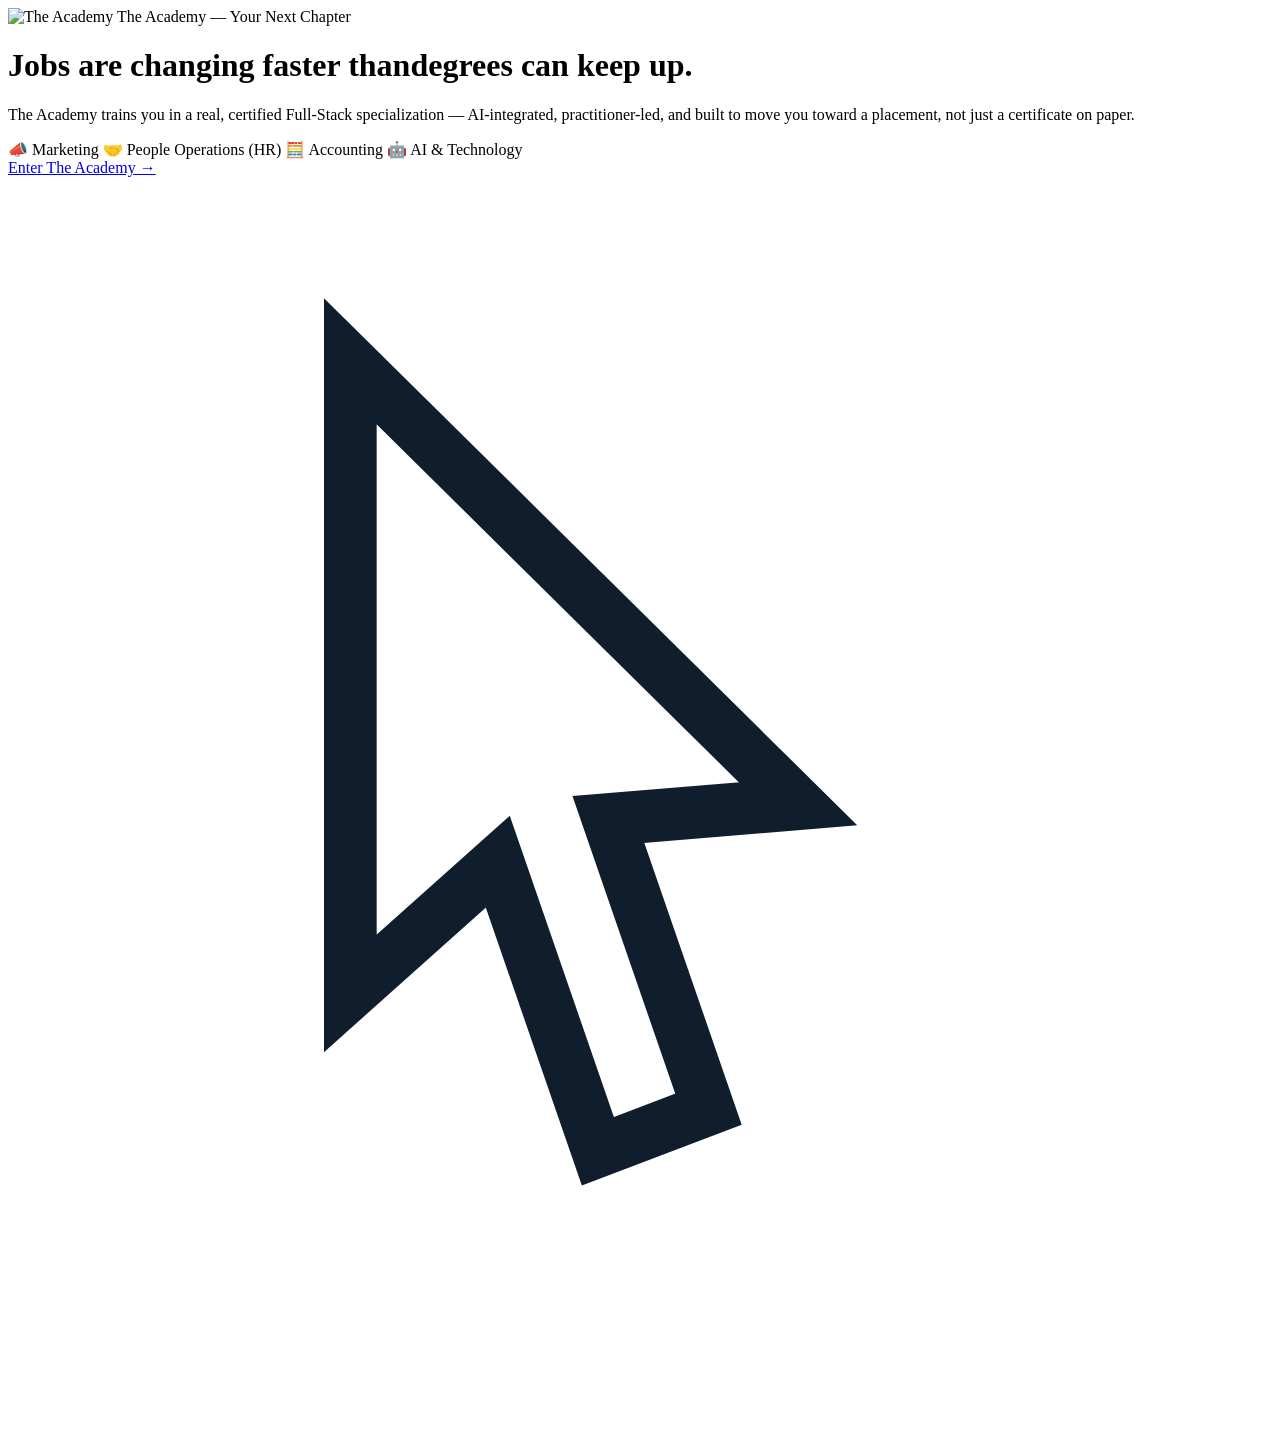
==== commit 31624a42: "## Multi-Page Website Complete - Converted the site from CSS/JS tab navigation to real individual pa" ====
--- a/frontend/public/index.html
+++ b/frontend/public/index.html
@@ -5,392 +5,14 @@
 <meta name="viewport" content="width=device-width, initial-scale=1.0">
 <title>The Academy — Your Next Chapter</title>
 <link rel="preconnect" href="https://fonts.googleapis.com">
-<link href="https://fonts.googleapis.com/css2?family=Poppins:wght@400;500;600;700;800&display=swap" rel="stylesheet">
-<style>
-  :root{
-    --navy:#0F1D2D;
-    --gold:#DAA017;
-    --slate:#3E5166;
-    --neutral:#E9E2D6;
-    --white:#FFFFFF;
-    --gold-soft: rgba(218,160,23,.14);
-  }
-  *{box-sizing:border-box;margin:0;padding:0;}
-  html{scroll-behavior:auto;}
-  body{font-family:'Poppins',sans-serif;color:var(--navy);background:var(--white);line-height:1.6;-webkit-font-smoothing:antialiased;}
-  a{color:inherit;text-decoration:none;}
-  ul{list-style:none;}
-  img{display:block;max-width:100%;}
-  .wrap{max-width:1120px;margin:0 auto;padding:0 30px;}
-  .wrap-narrow{max-width:820px;margin:0 auto;padding:0 30px;}
-  h1,h2,h3,h4{font-weight:700;letter-spacing:-0.01em;}
-  .eyebrow{font-size:12.5px;font-weight:700;letter-spacing:.18em;text-transform:uppercase;color:var(--gold);}
-
-/* ---------- Tab navigation ---------- */
-  .tabs{display:flex;gap:6px;align-items:center;}
-  .tab-btn{
-    padding:10px 16px;border-radius:999px;font-size:14.5px;font-weight:600;
-    color:var(--slate);cursor:pointer;background:none;border:none;font-family:inherit;
-    transition:.2s;
-  }
-  .tab-btn:hover{background:var(--gold-soft);color:var(--navy);}
-  .tab-btn.active{background:var(--navy);color:var(--white);}
-  .mobile-toggle{display:none;background:none;border:none;font-size:26px;cursor:pointer;color:var(--navy);}
-
-  @media(max-width:900px){
-    .tabs{position:fixed;top:64px;left:0;right:0;background:var(--white);flex-direction:column;
-      align-items:stretch;padding:12px 20px;gap:2px;border-bottom:1px solid #eee;
-      transform:translateY(-130%);transition:.25s;box-shadow:0 10px 20px rgba(0,0,0,.05);z-index:60;}
-    .tabs.open{transform:translateY(0);}
-    .tab-btn{text-align:left;border-radius:8px;padding:12px 14px;}
-    .apply-btn{margin:8px 0 0;text-align:center;}
-    .mobile-toggle{display:block;}
-  }
-
-  /* ---------- Page engine ---------- */
-  .page{display:none;}
-  .page.active{display:block;animation:fadeInPage .4s ease;}
-  @keyframes fadeInPage{from{opacity:0;transform:translateY(8px);}to{opacity:1;transform:translateY(0);}}
-
-  /* ---------- Landing Gate ---------- */
-  #landingGate{
-    position:fixed;inset:0;z-index:1000;
-    background:linear-gradient(160deg,var(--navy) 0%,#152840 55%,var(--navy) 100%);
-    display:flex;align-items:center;justify-content:center;
-    text-align:center;color:var(--white);
-    transition:opacity .7s ease, visibility .7s ease;
-    overflow:hidden;
-  }
-  #landingGate:before{
-    content:"";position:absolute;left:50%;top:50%;width:900px;height:900px;
-    transform:translate(-50%,-50%);
-    background:radial-gradient(circle,var(--gold-soft) 0%,transparent 65%);
-    animation:pulseGlow 6s ease-in-out infinite;
-  }
-  @keyframes pulseGlow{0%,100%{opacity:.55;}50%{opacity:1;}}
-  #landingGate.gate-hidden{opacity:0;visibility:hidden;pointer-events:none;}
-  .gate-inner{position:relative;z-index:2;max-width:660px;padding:24px;}
-  .gate-inner img{margin:0 auto 34px;animation:gateFloatIn 1s ease both;}
-  .gate-inner .eyebrow{display:block;animation:gateFloatIn 1s ease .1s both;}
-  .gate-inner h1{
-    font-size:clamp(32px,5.4vw,54px);line-height:1.12;margin:18px 0 20px;
-    animation:gateFloatIn 1s ease .22s both;
-  }
-  .gate-inner h1 .accent{color:var(--gold);}
-  .gate-inner p{
-    font-size:17px;color:#C9D2DC;margin-bottom:38px;
-    animation:gateFloatIn 1s ease .34s both;
-  }
-  .gate-inner .btn-gold{animation:gateFloatIn 1s ease .46s both;}
-  .gate-cta-wrap{position:relative;display:inline-block;animation:gateFloatIn 1s ease .46s both;}
-  .gate-cta-wrap .btn-gold{animation:none;position:relative;z-index:2;}
-  .gate-cta-wrap:before{
-    content:"";position:absolute;inset:0;border-radius:999px;
-    box-shadow:0 0 0 0 rgba(218,160,23,.55);
-    animation:ctaPulse 2.2s ease-out infinite;
-    pointer-events:none;
-  }
-  @keyframes ctaPulse{
-    0%{box-shadow:0 0 0 0 rgba(218,160,23,.55);}
-    70%{box-shadow:0 0 0 18px rgba(218,160,23,0);}
-    100%{box-shadow:0 0 0 0 rgba(218,160,23,0);}
-  }
-  .click-cursor{
-    position:absolute;right:-46px;bottom:-30px;width:34px;height:34px;
-    pointer-events:none;z-index:3;
-    animation:cursorClick 1.8s ease-in-out infinite;
-    filter:drop-shadow(0 2px 6px rgba(0,0,0,.35));
-  }
-  @keyframes cursorClick{
-    0%{transform:translate(0,0) scale(1);opacity:0;}
-    12%{opacity:1;}
-    35%{transform:translate(-14px,-10px) scale(1);}
-    45%{transform:translate(-14px,-10px) scale(.82);}
-    55%{transform:translate(-14px,-10px) scale(1);}
-    80%{transform:translate(-14px,-10px) scale(1);opacity:1;}
-    100%{transform:translate(0,0) scale(1);opacity:0;}
-  }
-  @media(max-width:520px){ .click-cursor{right:-30px;bottom:-22px;width:28px;height:28px;} }
-  @keyframes gateFloatIn{from{opacity:0;transform:translateY(18px);}to{opacity:1;transform:translateY(0);}}
-
-  /* ---------- Site shell reveal ---------- */
-  #siteShell{opacity:0;transform:translateY(14px);transition:opacity .7s ease, transform .7s ease;}
-  #siteShell.shell-visible{opacity:1;transform:translateY(0);}
-
-  /* ---- top bar (minimal) ---- */
-  .topbar{position:sticky;top:0;z-index:50;background:rgba(255,255,255,.9);backdrop-filter:blur(8px);border-bottom:1px solid #eee;}
-  .topbar-inner{max-width:1120px;margin:0 auto;padding:16px 30px;display:flex;align-items:center;justify-content:space-between;}
-  .topbar img{height:38px;width:auto;}
-  .topbar .apply-btn{background:var(--navy);color:var(--white);padding:11px 22px;border-radius:999px;font-weight:600;font-size:14px;}
-  .topbar .apply-btn:hover{background:var(--gold);color:var(--navy);}
-
-  /* ---- reveal ---- */
-  .reveal{opacity:0;transform:translateY(26px);transition:opacity .8s cubic-bezier(.2,.7,.3,1), transform .8s cubic-bezier(.2,.7,.3,1);}
-  .reveal.in-view{opacity:1;transform:translateY(0);}
-
-  /* ---- hero ---- */
-  .hero{background:var(--navy);color:var(--white);padding:100px 0 90px;position:relative;overflow:hidden;}
-  .hero:before{content:"";position:absolute;left:60%;top:-200px;width:700px;height:700px;background:radial-gradient(circle,var(--gold-soft) 0%,transparent 68%);}
-  .hero-inner{position:relative;z-index:2;max-width:760px;}
-  .hero h1{font-size:clamp(36px,5.4vw,58px);line-height:1.12;margin:22px 0 24px;}
-  .hero h1 .accent{color:var(--gold);}
-  .hero p{font-size:19px;color:#C9D2DC;max-width:560px;margin-bottom:20px;}
-  .hero .sub-tagline{font-size:15px;color:#8FA0B3;font-style:italic;margin-bottom:34px;}
-  .btn-gold{background:var(--gold);color:var(--navy);padding:16px 30px;border-radius:999px;font-weight:700;font-size:15.5px;display:inline-block;box-shadow:0 8px 24px rgba(218,160,23,.3);}
-  .btn-gold:hover{filter:brightness(1.06);}
-
-  /* ---------- Kinetic hero + editorial motion ---------- */
-  .line-mask{display:block;overflow:hidden;}
-  .line-inner{display:block;transform:translateY(112%);opacity:0;will-change:transform;}
-  body.entered .hero .line-inner{animation:lineUp 1.05s cubic-bezier(.16,1,.3,1) forwards;}
-  .gate-line{animation:lineUp 1.05s cubic-bezier(.16,1,.3,1) .3s forwards;}
-  @keyframes lineUp{to{transform:translateY(0);opacity:1;}}
-  .hero-inner{will-change:transform;}
-  .hero:before{transform:translateY(var(--py,0px));}
-  .marquee-band{background:var(--navy);border-top:1px solid rgba(255,255,255,.08);color:rgba(233,226,214,.5);overflow:hidden;padding:15px 0;}
-  .marquee-track{display:flex;width:max-content;animation:marquee 46s linear infinite;}
-  .marquee-track span{font-size:12.5px;font-weight:600;letter-spacing:.24em;text-transform:uppercase;white-space:nowrap;}
-  .marquee-band:hover .marquee-track{animation-play-state:paused;}
-  @keyframes marquee{from{transform:translateX(0);}to{transform:translateX(-33.333%);}}
-  .ch-num{color:var(--gold);font-weight:800;margin-right:10px;}
-  .btn-gold{transition:transform .25s cubic-bezier(.2,.7,.3,1),box-shadow .25s,filter .25s;}
-  .btn-gold:hover{filter:brightness(1.06);transform:translateY(-2px);box-shadow:0 14px 32px rgba(218,160,23,.42);}
-  .track-pill{transition:transform .25s cubic-bezier(.2,.7,.3,1);}
-  .track-pill:hover{transform:translateY(-3px);}
-  .persona-card{transition:transform .3s cubic-bezier(.2,.7,.3,1),box-shadow .3s;}
-  .persona-card:hover{transform:translateY(-4px);}
-  .wk-modal{display:none;position:fixed;inset:0;z-index:300;background:rgba(15,29,45,.62);backdrop-filter:blur(6px);align-items:center;justify-content:center;padding:20px;}
-  .wk-modal.open{display:flex;}
-  .wk-card{background:#fff;border-radius:20px;padding:38px;max-width:500px;width:100%;position:relative;animation:fadeIn .4s ease both;max-height:92vh;overflow:auto;}
-  .wk-close{position:absolute;top:12px;right:16px;background:none;border:none;font-size:26px;cursor:pointer;color:var(--slate);line-height:1;}
-  .wk-card h3{font-size:24px;margin:8px 0 20px;}
-  .form-error{display:none;color:#B3261E;font-size:13px;margin-top:12px;}
-  .form-error.show{display:block;}
-  .submit-btn[disabled]{opacity:.6;cursor:wait;}
-  @media (prefers-reduced-motion: reduce){.line-inner{transform:none;opacity:1;}.marquee-track{animation:none;}}
-
-  /* ---- persona selector (signature element) ---- */
-  .persona-section{background:var(--neutral);padding:90px 0;}
-  .persona-head{max-width:640px;margin-bottom:44px;}
-  .persona-head h2{font-size:clamp(26px,3.4vw,36px);margin-top:12px;color:var(--navy);}
-  .persona-head p{font-size:16px;color:#5b6672;margin-top:14px;}
-  .persona-grid{display:grid;grid-template-columns:repeat(4,1fr);gap:16px;}
-  @media(max-width:900px){.persona-grid{grid-template-columns:repeat(2,1fr);}}
-  @media(max-width:520px){.persona-grid{grid-template-columns:1fr;}}
-  .persona-card{
-    background:var(--white);border:2px solid transparent;border-radius:18px;padding:26px 22px;cursor:pointer;
-    transition:.25s;text-align:left;
-  }
-  .persona-card:hover{border-color:var(--gold-soft);}
-  .persona-card.selected{border-color:var(--gold);background:var(--navy);color:var(--white);}
-  .persona-card .p-icon{font-size:26px;margin-bottom:12px;display:block;}
-  .persona-card h4{font-size:15.5px;margin-bottom:6px;}
-  .persona-card p{font-size:12.5px;color:#8b95a0;}
-  .persona-card.selected p{color:#C9D2DC;}
-
-  .persona-message{
-    margin-top:36px;background:var(--white);border-radius:20px;padding:38px 40px;
-    box-shadow:0 12px 40px rgba(15,29,45,.06);min-height:120px;
-    transition:opacity .35s ease;
-  }
-  .persona-message .p-eyebrow{font-size:12px;font-weight:700;letter-spacing:.12em;text-transform:uppercase;color:var(--gold);}
-  .persona-message h3{font-size:22px;margin:10px 0 10px;color:var(--navy);}
-  .persona-message p{font-size:15.5px;color:#3d4753;}
-
-  /* ---- story / editorial sections ---- */
-  section.story{padding:100px 0;}
-  .story-row{display:grid;grid-template-columns:0.55fr 1fr;gap:70px;align-items:flex-start;margin-bottom:100px;}
-  @media(max-width:880px){.story-row{grid-template-columns:1fr;gap:26px;}}
-  .story-row:last-child{margin-bottom:0;}
-  .story-label{font-size:13px;font-weight:700;letter-spacing:.14em;text-transform:uppercase;color:var(--gold);}
-  .story-row h3{font-size:clamp(24px,2.8vw,32px);margin:14px 0 0;line-height:1.2;color:var(--navy);}
-  .story-row .body p{font-size:16.5px;color:#3d4753;margin-bottom:16px;}
-
-  .pull-quote{
-    font-size:clamp(22px,2.8vw,30px);font-weight:600;color:var(--navy);line-height:1.4;
-    border-left:4px solid var(--gold);padding-left:30px;margin:100px 0;max-width:820px;
-  }
-
-  /* ---- pillars ---- */
-  .pillars-section{background:var(--navy);color:var(--white);padding:100px 0;}
-  .pillar-list{display:grid;grid-template-columns:repeat(5,1fr);gap:26px;margin-top:44px;}
-  @media(max-width:960px){.pillar-list{grid-template-columns:repeat(2,1fr);}}
-  @media(max-width:560px){.pillar-list{grid-template-columns:1fr;}}
-  .pillar-item .p-num{font-size:13px;color:var(--gold);font-weight:700;margin-bottom:12px;}
-  .pillar-item h4{font-size:15.5px;margin-bottom:8px;}
-  .pillar-item p{font-size:13px;color:#8FA0B3;}
-
-  /* ---- programs ---- */
-  .programs-section{padding:100px 0;}
-  .prog-head{max-width:680px;margin-bottom:50px;}
-  .prog-head h2{font-size:clamp(26px,3.4vw,38px);margin-top:12px;}
-  .prog-head p{font-size:16.5px;color:#5b6672;margin-top:14px;}
-
-  .flagship-band{
-    background:var(--navy);color:var(--white);border-radius:24px;padding:48px;margin-bottom:26px;
-    display:grid;grid-template-columns:1.3fr 1fr;gap:40px;align-items:center;
-  }
-  @media(max-width:820px){.flagship-band{grid-template-columns:1fr;}}
-  .flagship-band .fs-badge{display:inline-block;background:var(--gold);color:var(--navy);font-size:11.5px;font-weight:700;letter-spacing:.08em;text-transform:uppercase;padding:6px 14px;border-radius:999px;margin-bottom:16px;}
-  .flagship-band h3{font-size:28px;margin-bottom:10px;}
-  .flagship-band p{font-size:15px;color:#C9D2DC;}
-  .flagship-stats{display:flex;flex-direction:column;gap:16px;}
-  .flagship-stats div{border-left:2px solid var(--gold);padding-left:16px;}
-  .flagship-stats .n{font-size:22px;font-weight:700;}
-  .flagship-stats .l{font-size:12.5px;color:#8FA0B3;}
-
-  .lab-grid{display:grid;grid-template-columns:repeat(4,1fr);gap:18px;}
-  @media(max-width:900px){.lab-grid{grid-template-columns:repeat(2,1fr);}}
-  @media(max-width:520px){.lab-grid{grid-template-columns:1fr;}}
-  .lab-card{border:1.5px solid #eee;border-radius:16px;padding:26px 22px;}
-  .lab-card:hover{border-color:var(--gold);}
-  .lab-card .l-tag{font-size:11px;font-weight:700;letter-spacing:.1em;text-transform:uppercase;color:var(--slate);margin-bottom:10px;display:block;}
-  .lab-card h4{font-size:16px;margin-bottom:8px;}
-  .lab-card p{font-size:13px;color:#5b6672;}
-
-  /* ---- built for real life ---- */
-  .real-life{background:var(--neutral);padding:100px 0;}
-  .real-life-inner{display:grid;grid-template-columns:1fr 1fr;gap:60px;align-items:center;}
-  @media(max-width:880px){.real-life-inner{grid-template-columns:1fr;gap:30px;}}
-  .real-life h2{font-size:clamp(26px,3.2vw,34px);margin:14px 0 18px;}
-  .real-life p{font-size:16px;color:#3d4753;margin-bottom:16px;}
-  .real-life-card{background:var(--white);border-radius:20px;padding:36px;}
-  .real-life-card .quote-mark{font-size:44px;color:var(--gold);line-height:.4;margin-bottom:14px;display:block;}
-  .real-life-card p{font-size:16px;color:var(--navy);font-weight:500;font-style:italic;}
-  .real-life-card .who{margin-top:16px;font-size:13px;color:#8b95a0;font-style:normal;}
-
-  /* ---- differentiation ---- */
-  .diff-section{padding:100px 0;}
-  .diff-grid{display:grid;grid-template-columns:1fr 1fr;gap:20px;margin-top:36px;}
-  @media(max-width:820px){.diff-grid{grid-template-columns:1fr;}}
-  .diff-card{padding:30px;border-radius:16px;}
-  .diff-no{background:#FAF7F2;}
-  .diff-yes{background:var(--navy);color:var(--white);}
-  .diff-card h4{font-size:14px;text-transform:uppercase;letter-spacing:.08em;margin-bottom:16px;}
-  .diff-no h4{color:#a68a4a;}
-  .diff-yes h4{color:var(--gold);}
-  .diff-card li{font-size:14.5px;margin-bottom:12px;padding-left:20px;position:relative;}
-  .diff-no li:before{content:"×";position:absolute;left:0;color:#c9a15e;font-weight:700;}
-  .diff-yes li:before{content:"✓";position:absolute;left:0;color:var(--gold);font-weight:700;}
-
-  /* ---- outcomes ---- */
-  .outcomes-section{background:var(--white);padding:100px 0;border-top:1px solid #eee;}
-  .stat-row{display:grid;grid-template-columns:repeat(4,1fr);gap:24px;margin-top:40px;}
-  @media(max-width:820px){.stat-row{grid-template-columns:repeat(2,1fr);}}
-  .stat-row .n{font-size:36px;font-weight:800;color:var(--navy);}
-  .stat-row .l{font-size:13px;color:#8b95a0;margin-top:4px;}
-  .disclaimer{background:var(--gold-soft);border:1px dashed var(--gold);border-radius:14px;padding:18px 22px;font-size:13px;color:#6b4e00;margin-top:44px;}
-
-  /* ---- final CTA ---- */
-  .final-cta{background:var(--navy);color:var(--white);padding:110px 0;text-align:center;}
-  .final-cta h2{font-size:clamp(28px,4vw,44px);max-width:680px;margin:0 auto 20px;}
-  .final-cta p{font-size:16.5px;color:#C9D2DC;max-width:520px;margin:0 auto 36px;}
-
-/* ---- signature curriculum (ported) ---- */
-  .section-head{max-width:640px;margin-bottom:44px;}
-  .section-head h2{font-size:clamp(28px,3.4vw,40px);margin-top:12px;}
-  .section-head p{color:#5b6672;font-size:16.5px;margin-top:14px;}
-  .sig-card{background:var(--white);border:1px solid #eee;border-radius:20px;padding:36px 40px;margin-bottom:22px;}
-  .sig-head{display:flex;justify-content:space-between;align-items:center;gap:20px;flex-wrap:wrap;}
-  .sig-head h3{font-size:24px;}
-  .sig-head .sig-sub{font-size:14px;color:#8FA0B3;margin-top:6px;}
-  .sig-badge{background:var(--navy);color:var(--gold);font-size:12px;font-weight:700;letter-spacing:.08em;padding:7px 14px;border-radius:999px;text-transform:uppercase;}
-  .module-toggle{margin-top:24px;background:var(--gold);color:var(--navy);border:none;padding:12px 22px;border-radius:999px;font-weight:700;font-size:13.5px;cursor:pointer;font-family:inherit;}
-  .modules{display:none;margin-top:28px;border-top:1px solid #eee;padding-top:26px;}
-  .modules.open{display:block;}
-  .module{margin-bottom:22px;padding-left:20px;border-left:3px solid var(--gold-soft);}
-  .module h5{font-size:15.5px;margin-bottom:6px;color:var(--navy);}
-  .module .obj{font-size:13.5px;color:#5b6672;margin-bottom:6px;}
-  .module .tools{font-size:12.5px;color:var(--slate);font-weight:600;}
-  .module .tools span{background:var(--neutral);padding:3px 10px;border-radius:999px;margin-right:6px;display:inline-block;margin-top:4px;}
-  .level-tag{font-size:11.5px;font-weight:700;letter-spacing:.08em;text-transform:uppercase;color:var(--gold);margin-bottom:16px;display:block;}
-  .hook-line{font-size:14.5px;font-style:italic;color:var(--slate);background:var(--neutral);border-radius:10px;padding:12px 16px;margin-bottom:18px;}
-  .mkt-spec-nav{display:flex;gap:8px;margin-bottom:20px;flex-wrap:wrap;}
-  .mkt-spec-btn{padding:9px 18px;border-radius:999px;border:1.5px solid #ddd;background:none;font-family:inherit;font-weight:600;font-size:13px;color:var(--slate);cursor:pointer;}
-  .mkt-spec-btn.active{background:var(--gold);border-color:var(--gold);color:var(--navy);}
-  .mkt-spec-panel{display:none;}
-  .mkt-spec-panel.active{display:block;animation:fadeInMod .3s ease;}
-  @keyframes fadeInMod{from{opacity:0;}to{opacity:1;}}
-  .apply-inline{margin-top:26px;display:flex;justify-content:space-between;align-items:center;flex-wrap:wrap;gap:16px;background:var(--neutral);padding:20px 26px;border-radius:14px;}
-  .apply-inline p{font-size:14px;color:var(--navy);font-weight:600;}
-  .path-grid{display:grid;grid-template-columns:repeat(3,1fr);gap:24px;margin-top:24px;}
-  @media(max-width:820px){.path-grid{grid-template-columns:1fr;}}
-  .path-card{background:var(--white);border:1px solid #eee;border-radius:18px;padding:28px;text-align:left;}
-  .path-card .step{font-size:12px;font-weight:700;color:var(--gold);letter-spacing:.1em;text-transform:uppercase;margin-bottom:10px;}
-  .path-card h4{font-size:17px;margin-bottom:8px;}
-  .path-card p{font-size:14px;color:#5b6672;}
-
-  footer{background:#08111C;color:#7C8AA0;padding:50px 0 26px;}
-  .foot-inner{display:flex;justify-content:space-between;align-items:center;flex-wrap:wrap;gap:16px;}
-  footer img{height:30px;}
-  .foot-links{display:flex;gap:26px;flex-wrap:wrap;font-size:13.5px;}
-  .foot-links a:hover{color:var(--gold);}
-  .foot-bottom{border-top:1px solid #1c2836;margin-top:30px;padding-top:20px;font-size:12px;display:flex;justify-content:space-between;flex-wrap:wrap;gap:10px;}
-
-  /* ---------- Apply form ---------- */
-  .tight{padding:100px 0;background:var(--white);}
-  .apply-wrap{display:grid;grid-template-columns:1fr 1fr;gap:60px;align-items:flex-start;margin-top:40px;}
-  @media(max-width:900px){.apply-wrap{grid-template-columns:1fr;gap:36px;}}
-  .step-list{margin-top:26px;}
-  .step-list li{display:flex;gap:16px;margin-bottom:26px;}
-  .step-num{
-    width:34px;height:34px;border-radius:50%;background:var(--navy);color:var(--gold);
-    display:flex;align-items:center;justify-content:center;font-weight:700;font-size:14px;flex-shrink:0;
-  }
-  .step-list h4{font-size:15.5px;margin-bottom:4px;}
-  .step-list p{font-size:13.5px;color:#5b6672;}
-  form.apply-form{background:var(--white);border:1px solid #eee;border-radius:20px;padding:36px;text-align:left;}
-  .apply-form .field{margin-bottom:18px;}
-  .apply-form .field label{display:block;font-size:13px;font-weight:600;margin-bottom:6px;color:var(--navy);}
-  .apply-form .field input, .apply-form .field select{
-    width:100%;padding:12px 14px;border-radius:10px;border:1.5px solid #ddd;font-family:inherit;font-size:14.5px;
-    background:var(--white);box-sizing:border-box;
-  }
-  .apply-form .field input:focus, .apply-form .field select:focus{outline:none;border-color:var(--gold);}
-  .apply-form .field-row{display:grid;grid-template-columns:1fr 1fr;gap:14px;}
-  @media(max-width:520px){.apply-form .field-row{grid-template-columns:1fr;}}
-  .submit-btn{
-    width:100%;background:var(--gold);color:var(--navy);border:none;padding:15px;border-radius:999px;
-    font-weight:700;font-size:15px;cursor:pointer;font-family:inherit;margin-top:6px;
-  }
-  .submit-btn:hover{filter:brightness(1.05);}
-  .form-note{font-size:12px;color:#8FA0B3;margin-top:14px;text-align:center;}
-  .success-msg{display:none;text-align:center;padding:40px 20px;background:var(--white);border:1px solid #eee;border-radius:20px;}
-  .success-msg.show{display:block;}
-  .success-msg h4{font-size:20px;margin-bottom:8px;}
-  .success-msg p{font-size:14px;color:#5b6672;}
-
-  /* ---------- Track pills ---------- */
-  .track-pills{display:flex;gap:14px;flex-wrap:wrap;justify-content:center;margin:26px 0;}
-  .track-pill{
-    display:flex;align-items:center;gap:9px;padding:10px 18px;border-radius:999px;
-    font-size:13.5px;font-weight:600;
-  }
-  .track-pill .t-icon{font-size:16px;line-height:1;}
-  #landingGate .track-pill{background:rgba(255,255,255,.08);border:1px solid rgba(255,255,255,.18);color:var(--white);animation:gateFloatIn 1s ease .4s both;}
-  .hero .track-pills{justify-content:flex-start;}
-  .hero .track-pill{background:var(--neutral);color:var(--navy);border:1px solid #eee;}
-
-  /* ---------- Bootcamp topics ---------- */
-  .boot-section{margin-top:70px;}
-  .boot-grid{display:grid;grid-template-columns:1fr 1fr;gap:24px;margin-top:24px;}
-  @media(max-width:820px){.boot-grid{grid-template-columns:1fr;}}
-  .boot-card{background:var(--white);border:1px solid #eee;border-radius:20px;padding:32px;}
-  .boot-card .boot-tag{display:inline-block;background:var(--neutral);color:var(--navy);font-size:11px;font-weight:700;letter-spacing:.06em;text-transform:uppercase;padding:6px 14px;border-radius:999px;margin-bottom:14px;}
-  .boot-card h4{font-size:19px;margin-bottom:6px;}
-  .boot-card .boot-trainer{font-size:13.5px;color:var(--gold);font-weight:700;margin-bottom:14px;}
-  .boot-card ul{margin:14px 0;padding-left:0;list-style:none;}
-  .boot-card ul li{font-size:14px;color:#5b6672;margin-bottom:8px;padding-left:20px;position:relative;}
-  .boot-card ul li:before{content:"→";position:absolute;left:0;color:var(--gold);font-weight:700;}
-  .boot-meta{display:flex;gap:16px;flex-wrap:wrap;font-size:12.5px;color:var(--slate);margin-top:16px;padding-top:16px;border-top:1px solid #eee;}
-  .boot-meta b{color:var(--navy);}
-</style>
+<link href="https://fonts.googleapis.com/css2?family=Poppins:ital,wght@0,300;0,400;0,500;0,600;0,700;0,800;1,400&display=swap" rel="stylesheet">
+<link rel="stylesheet" href="/assets/site.css">
 </head>
 <body>
 
 <div id="landingGate">
   <div class="gate-inner">
-    <img src="[data-uri]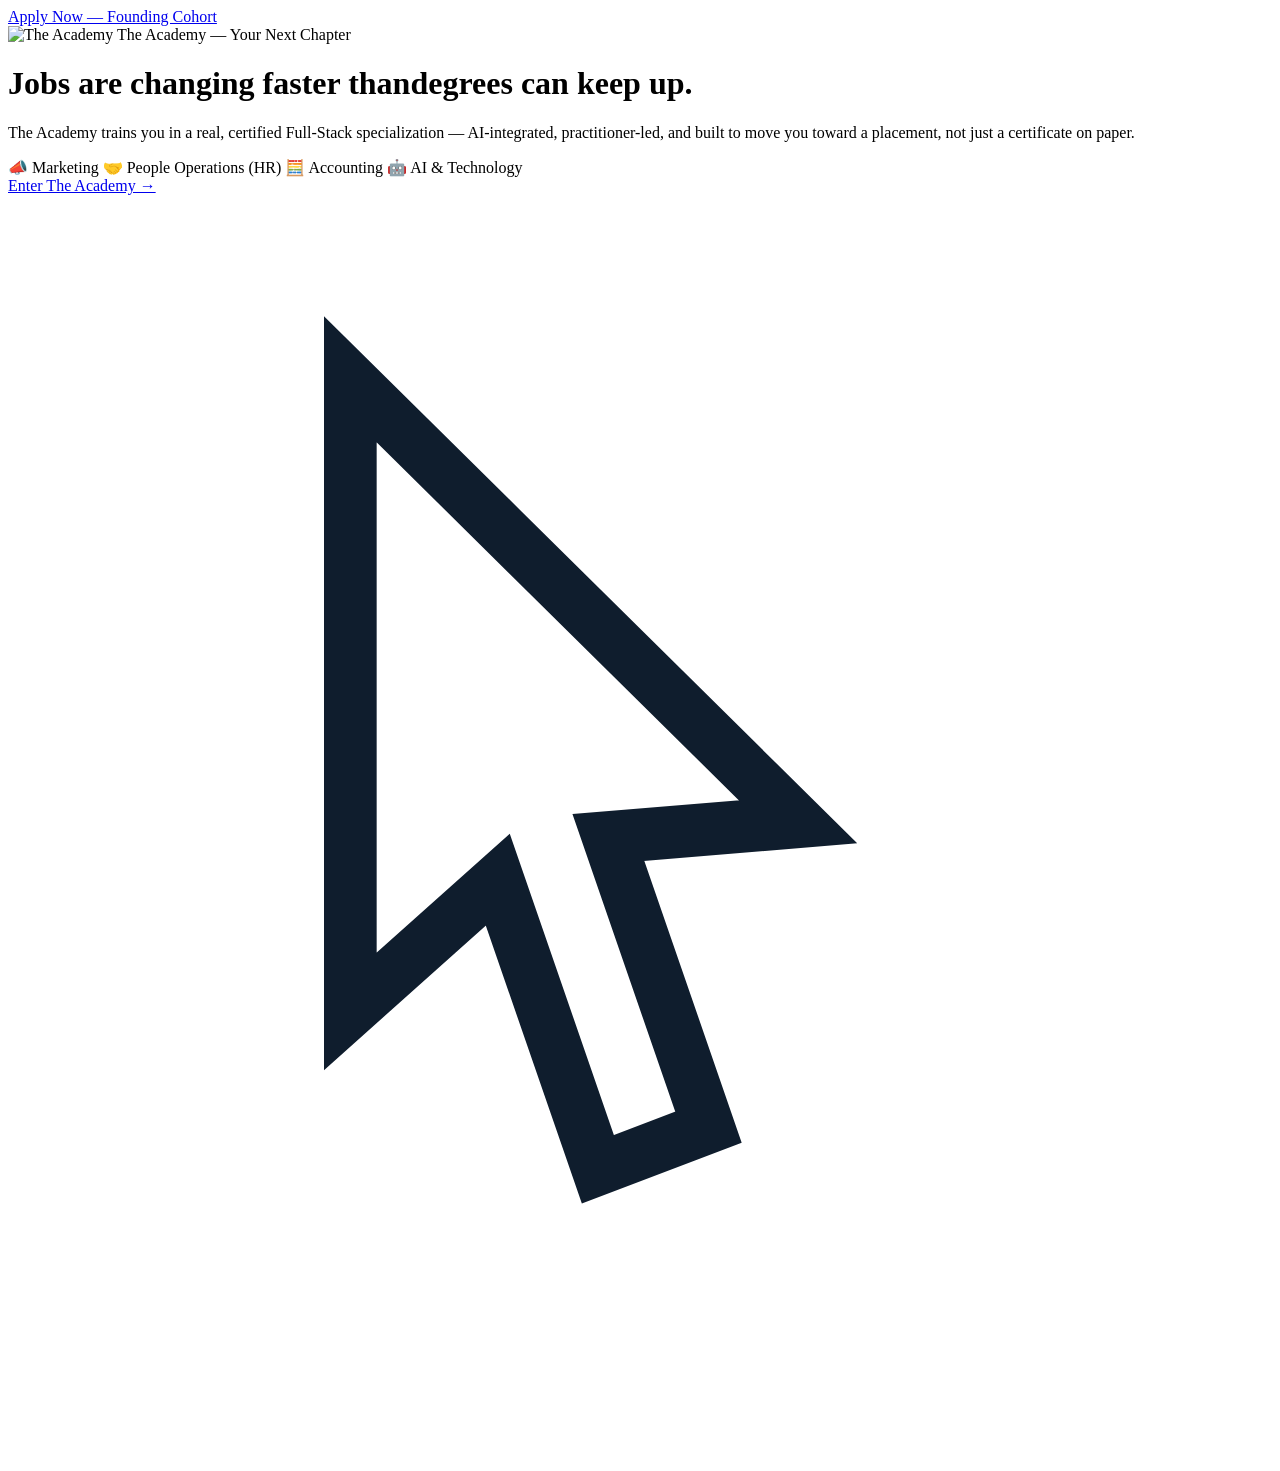
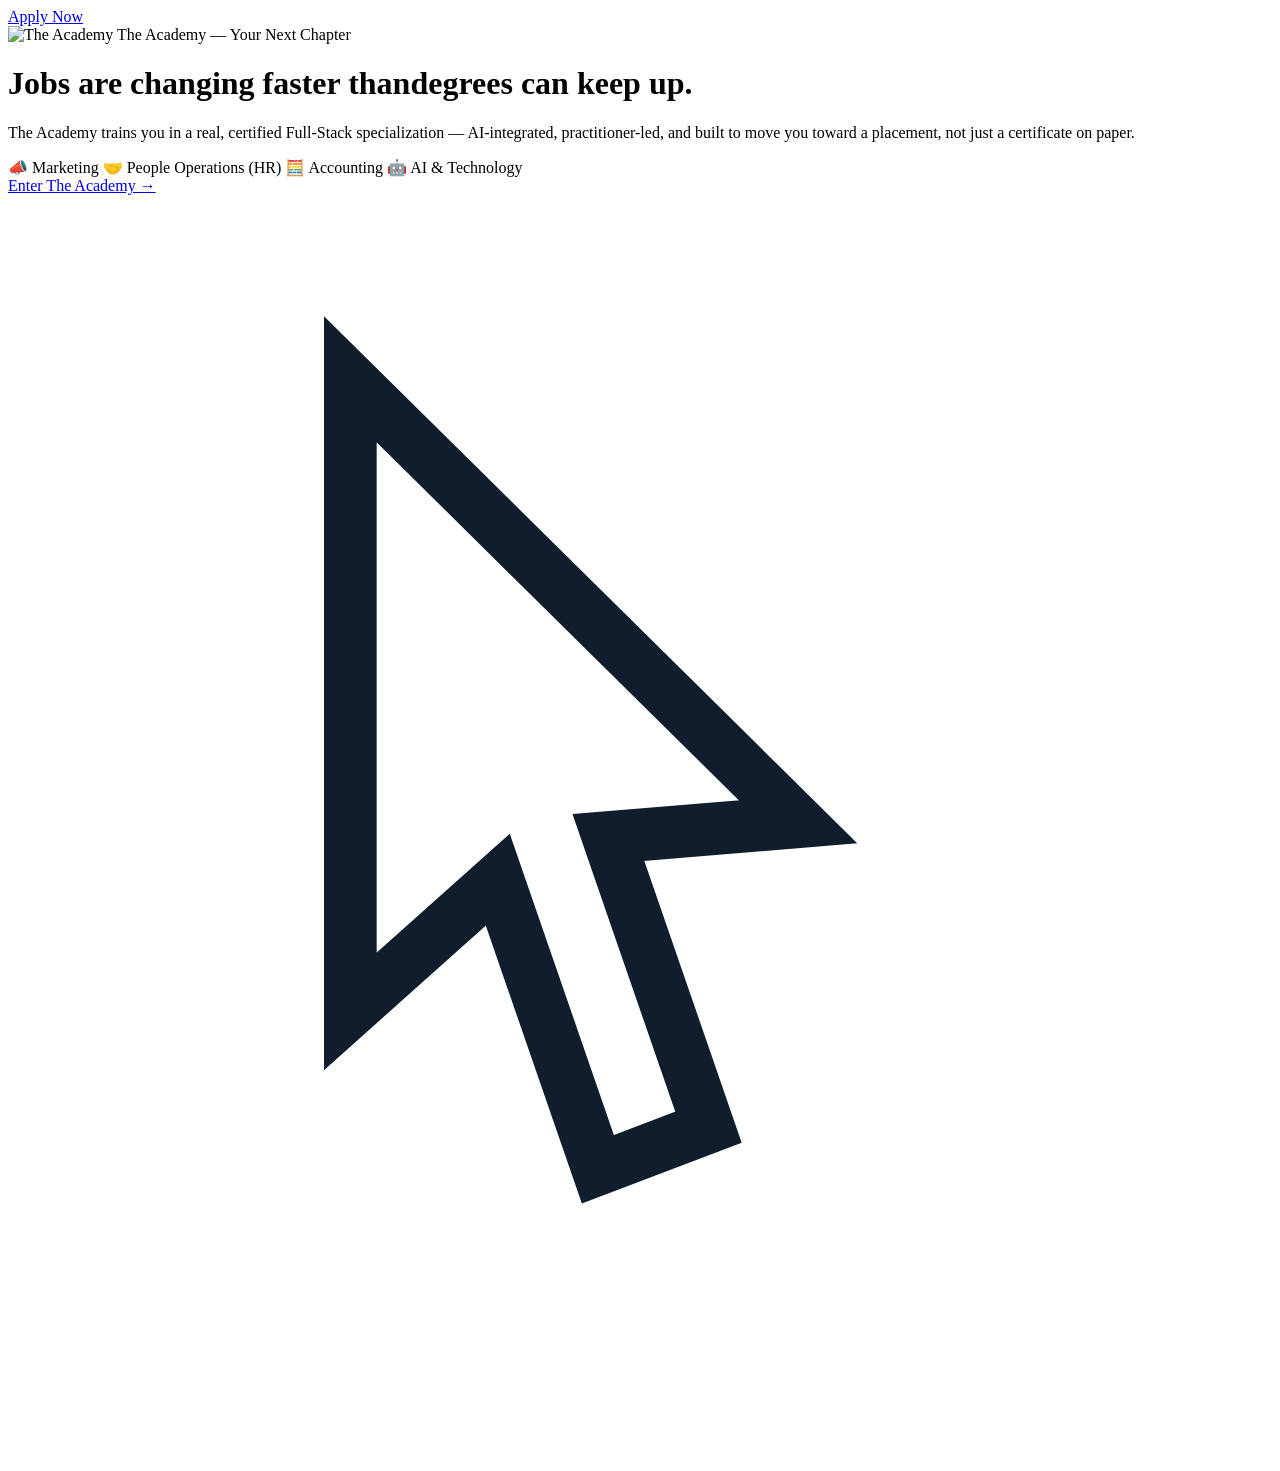
